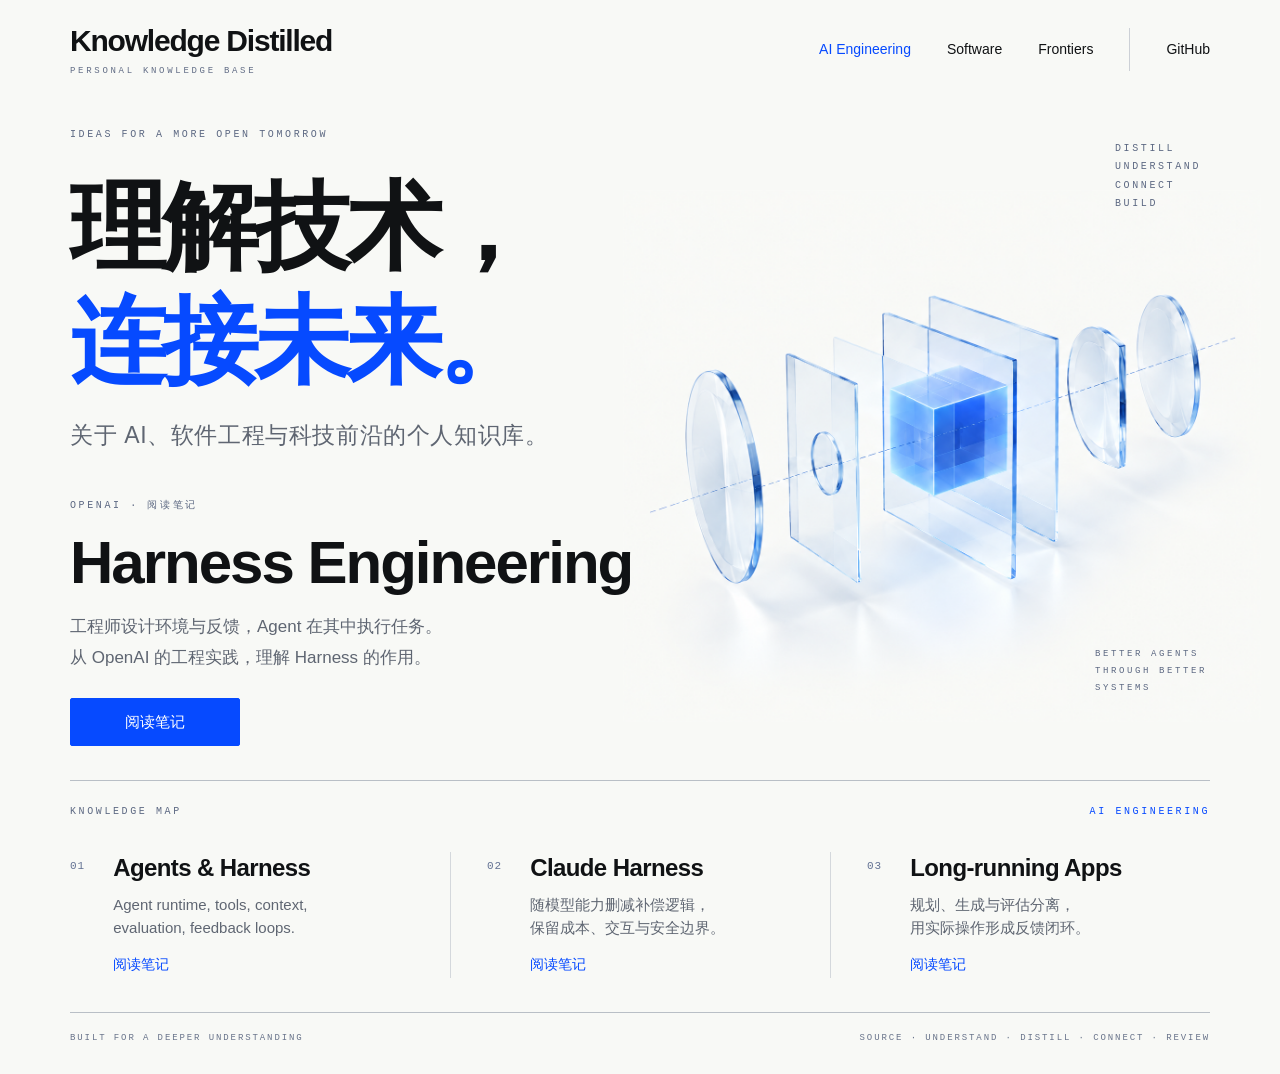
==== index.html @ ccfb9e34 "knowledge: add long-running apps note and contextual terminology workflow" ====
<!doctype html>
<html lang="zh-CN">
<head>
  <meta charset="utf-8">
  <meta name="viewport" content="width=device-width,initial-scale=1">
  <meta name="description" content="关于 AI、软件工程与科技前沿的个人知识库。将长文提炼为可复用的思维模型。">
  <title>Knowledge Distilled · 理解技术，连接未来</title>
  <link rel="stylesheet" href="./assets/css/style.css?v=2">
  <script src="./assets/js/home.js" defer></script>
</head>
<body>
  <a class="skip-link" href="#main">跳至内容</a>
  <div class="container">
    <header class="site-header">
      <a class="brand" href="./" aria-label="Knowledge Distilled 首页">Knowledge Distilled<span>Personal Knowledge Base</span></a>
      <nav class="site-nav" aria-label="知识领域">
        <a href="#knowledge-map" data-category="ai" aria-current="true">AI Engineering</a>
        <a href="#knowledge-map" data-category="software">Software</a>
        <a href="#knowledge-map" data-category="frontiers">Frontiers</a>
        <a class="github-link" href="https://github.com/tercel53/knowledge-distilled" target="_blank" rel="noreferrer">GitHub</a>
      </nav>
    </header>
    <main id="main">
      <section class="home-hero" aria-labelledby="hero-title">
        <div class="hero-copy">
          <div class="eyebrow">Ideas for a more open tomorrow</div>
          <h1 id="hero-title">理解技术，<br><span>连接未来。</span></h1>
          <p class="hero-subtitle">关于 AI、软件工程与科技前沿的个人知识库。</p>
          <article class="featured">
            <div class="eyebrow">OpenAI · 阅读笔记</div>
            <h2>Harness Engineering</h2>
            <p>工程师设计环境与反馈，Agent 在其中执行任务。<br class="desktop-break">从 OpenAI 的工程实践，理解 Harness 的作用。</p>
            <a class="button" href="./ai/agents/openai/harness-engineering/">阅读笔记</a>
          </article>
        </div>
        <figure class="hero-art">
          <div class="art-process eyebrow">Distill<br>Understand<br>Connect<br>Build</div>
          <img src="./assets/images/harness-optics.png" alt="透明光学板围绕蓝色核心展开，呈现模型与运行环境之间的关系" width="1200" height="1000" fetchpriority="high">
          <figcaption class="eyebrow">Better agents<br>through better systems</figcaption>
        </figure>
      </section>
      <section class="knowledge-map" id="knowledge-map" aria-labelledby="map-heading">
        <div class="section-heading"><h2 class="eyebrow" id="map-heading">Knowledge Map</h2><span class="eyebrow" id="category-label">AI Engineering</span></div>
        <div class="topic-grid" id="topics-ai">
          <article class="topic"><span class="topic-number">01</span><div><h3>Agents &amp; Harness</h3><p>Agent runtime, tools, context,<br>evaluation, feedback loops.</p><a href="./ai/agents/openai/harness-engineering/">阅读笔记</a></div></article>
          <article class="topic"><span class="topic-number">02</span><div><h3>Claude Harness</h3><p>随模型能力删减补偿逻辑，<br>保留成本、交互与安全边界。</p><a href="./ai/agents/anthropic/harnessing-claudes-intelligence/">阅读笔记</a></div></article>
          <article class="topic"><span class="topic-number">03</span><div><h3>Long-running Apps</h3><p>规划、生成与评估分离，<br>用实际操作形成反馈闭环。</p><a href="./ai/agents/anthropic/harness-design-long-running-apps/">阅读笔记</a></div></article>
        </div>
        <div class="empty-state" id="topics-empty" hidden aria-live="polite"><h3 id="empty-title"></h3><p>这个领域的笔记正在酝酿中。先从 AI Engineering 开始探索。</p><button type="button" data-category="ai">浏览 AI 笔记</button></div>
      </section>
    </main>
    <footer class="site-footer"><span>Built for a deeper understanding</span><span>Source · Understand · Distill · Connect · Review</span></footer>
  </div>
</body>
</html>
---- assets/css/style.css ----
:root{--bg:#f8f9f6;--text:#101214;--muted:#5f6672;--accent:#064aff;--border:#b9bfc6;--soft:#eef2f8;--mono:ui-monospace,SFMono-Regular,Consolas,monospace}
*{box-sizing:border-box}html{scroll-behavior:smooth;scroll-padding-top:28px}body{margin:0;background:var(--bg);color:var(--text);font-family:Inter,-apple-system,BlinkMacSystemFont,"Segoe UI","PingFang SC","Microsoft YaHei",sans-serif;line-height:1.65}a{color:inherit;text-decoration:none}button{font:inherit}a,button{-webkit-tap-highlight-color:transparent}a:focus-visible,button:focus-visible{outline:3px solid var(--accent);outline-offset:6px}a:hover{color:var(--accent)}[hidden]{display:none!important}.container{width:min(1300px,calc(100% - 112px));margin:auto}.skip-link{position:absolute;left:20px;top:-80px;padding:8px 16px;background:var(--text);color:white;z-index:10}.skip-link:focus{top:10px}.site-header{display:flex;align-items:center;justify-content:space-between;gap:32px;padding:24px 0 0}.brand{font-size:30px;font-weight:750;line-height:1.15;letter-spacing:-1.2px;white-space:nowrap}.brand span{display:block;font-family:var(--mono);font-size:9px;letter-spacing:2.7px;text-transform:uppercase;font-weight:400;margin-top:7px;color:#626d86}.site-nav{display:flex;align-items:center;gap:36px;font-size:14px}.site-nav a{padding:10px 0}.site-nav [aria-current]{color:var(--accent)}.github-link{border-left:1px solid #ccd0d6;padding-left:36px!important}.eyebrow{font-family:var(--mono);font-size:10px;line-height:1.85;font-weight:400;text-transform:uppercase;letter-spacing:2.6px;color:#5c6882}.home-hero{position:relative;padding:60px 0 34px;min-height:665px}.hero-copy{position:relative;z-index:1;width:58%}.home-hero h1{font-size:clamp(58px,6.2vw,89px);font-weight:760;line-height:1.18;letter-spacing:-4px;margin:26px 0 20px}.home-hero h1 span{color:var(--accent)}.hero-subtitle{font-size:23px;letter-spacing:.6px;color:var(--muted);margin:20px 0 44px}.featured h2{font-size:clamp(34px,3.65vw,53px);line-height:1.15;letter-spacing:-2px;margin:13px 0 15px;white-space:nowrap;font-weight:740}.featured p{font-size:17px;color:var(--muted);line-height:1.8;margin:0 0 24px}.button{display:inline-flex;align-items:center;justify-content:center;min-width:170px;min-height:48px;padding:11px 27px;background:var(--accent);border:1px solid var(--accent);color:white;font-size:15px;border-radius:2px;transition:background .18s}.button:hover{color:white;background:#0038c9}.hero-art{position:absolute;width:50%;right:0;top:64px;bottom:48px;margin:0;pointer-events:none}.hero-art img{width:112%;height:90%;object-fit:contain;position:absolute;left:-3%;top:50px;mix-blend-mode:multiply}.art-process{position:absolute;right:9px;top:0;z-index:1}.hero-art figcaption{position:absolute;right:0;bottom:36px;font-size:9px;max-width:115px}.knowledge-map{border-top:1px solid var(--border);padding:22px 0 34px;scroll-margin-top:24px}.section-heading{display:flex;align-items:center;justify-content:space-between;gap:20px;margin:0 0 30px}.section-heading h2{margin:0}.section-heading>span{color:var(--accent)}.topic-grid{display:grid;grid-template-columns:repeat(3,1fr)}.topic{display:flex;gap:28px;padding:0 30px 0 0}.topic+.topic{border-left:1px solid #d4d8dc;padding-left:36px}.topic-number{font-family:var(--mono);font-size:11px;letter-spacing:1px;color:#637293;padding-top:5px}.topic h3{font-size:23px;line-height:1.35;letter-spacing:-.6px;margin:0 0 10px;white-space:nowrap}.topic p{font-size:15px;color:var(--muted);line-height:1.5;margin:0 0 12px}.topic a{font-size:14px;color:var(--accent)}.topic a:hover{text-decoration:underline}.pending{font-size:11px;color:#777f88}.site-footer{border-top:1px solid var(--border);display:flex;justify-content:space-between;gap:25px;padding:17px 0 28px;font:9px/1.8 var(--mono);text-transform:uppercase;letter-spacing:1.9px;color:#68738a}.empty-state{padding:6px 0 30px;min-height:140px}.empty-state h3{font-size:24px;margin:0}.empty-state p{color:var(--muted)}.empty-state button{background:none;border:0;padding:0;color:var(--accent);cursor:pointer}
/* Shared reading layout */
.article-header{padding:65px 0 42px;border-bottom:1px solid var(--border)}.breadcrumb{font-size:12px;color:var(--muted);margin-bottom:28px}.breadcrumb a{color:var(--accent)}.article-header h1{font-size:clamp(38px,5.7vw,76px);letter-spacing:-3px;line-height:1.15;margin:18px 0}.article-header .subtitle{font-size:19px;color:var(--muted);max-width:720px}.reading-layout{display:grid;grid-template-columns:200px minmax(0,780px);gap:70px;padding:44px 0 70px}.contents{position:sticky;top:30px;align-self:start}.contents .eyebrow{margin-bottom:20px}.contents a{display:block;font-size:12px;color:var(--muted);padding:6px 0}.contents a:hover{color:var(--accent)}.reading-main{min-width:0}.section{padding:0 0 34px;margin-bottom:32px;border-bottom:1px solid #d7dbe0;scroll-margin-top:30px}.section:last-child{border:0;margin:0}.section h2{font-size:27px;letter-spacing:-.65px;line-height:1.3;margin:15px 0}.section p,.section li{font-size:16px;color:#4e5865;line-height:1.85}.section ul{padding-left:20px}.section li{padding-bottom:8px}.section .takeaway{font-size:27px;line-height:1.55;color:var(--text);letter-spacing:-.4px}.section .eyebrow{color:var(--accent)}.diagram{overflow:auto;padding:24px;background:var(--soft);font:14px/1.7 var(--mono);white-space:pre;color:#2e4568;border-left:2px solid var(--accent)}.tag{display:inline-block;font:11px/1.5 var(--mono);background:var(--soft);padding:5px 10px;margin:5px 5px 0 0;color:#4e6385}.section a{color:var(--accent);text-decoration:underline;overflow-wrap:anywhere}.note-status{font-size:12px;color:#637293}.article-footer{margin-top:0}.back-link{color:var(--accent);font-size:13px}.article-header .hero{background:none}
@media(min-width:1500px){.home-hero{min-height:685px}}
@media(max-width:1150px){.container{width:calc(100% - 64px)}.site-nav{gap:22px}.hero-subtitle{font-size:19px}.topic{gap:16px}.topic+.topic{padding-left:22px}.topic h3{font-size:19px}.featured p{font-size:15px}.home-hero{min-height:610px}.reading-layout{gap:40px;grid-template-columns:170px minmax(0,1fr)}}
@media(max-width:800px){.container{width:calc(100% - 40px)}.site-header{align-items:flex-start;flex-direction:column;gap:18px}.brand{font-size:27px}.site-nav{gap:25px;width:100%;font-size:12px}.github-link{margin-left:auto;padding-left:18px!important}.home-hero{padding-top:35px;min-height:0}.hero-copy{width:100%}.home-hero h1{font-size:64px;letter-spacing:-3px}.hero-subtitle{font-size:18px;max-width:95%;margin-bottom:30px}.hero-art{position:relative;height:330px;width:100%;top:auto;bottom:auto;margin:20px 0 0}.hero-art img{width:100%;height:100%;top:0;left:0}.art-process{top:20px}.hero-art figcaption{bottom:15px}.featured h2{font-size:38px;white-space:normal}.topic-grid{grid-template-columns:1fr}.topic{padding:20px 0!important;gap:22px}.topic+.topic{border-left:0;border-top:1px solid #d4d8dc}.topic h3{font-size:22px}.section-heading{margin-bottom:6px}.site-footer{flex-direction:column;gap:8px}.reading-layout{display:block;padding-top:24px}.contents{position:static;display:flex;flex-wrap:wrap;gap:5px 18px;border-bottom:1px solid var(--border);padding-bottom:20px;margin-bottom:30px}.contents .eyebrow{width:100%;margin-bottom:6px}.contents a{font-size:12px}.article-header{padding-top:35px}.article-header h1{letter-spacing:-1.5px}.section .takeaway{font-size:23px}}
@media(max-width:400px){.site-nav{gap:16px;font-size:11px}.home-hero h1{font-size:55px}.featured h2{font-size:32px}.github-link{padding-left:12px!important}.desktop-break{display:none}}
@media(prefers-reduced-motion:reduce){html{scroll-behavior:auto}*{transition:none!important}}
@media(min-width:1151px){.container{width:calc(100% - 140px);max-width:1344px}.home-hero h1{font-size:96px}.featured h2{font-size:60px}.home-hero{padding-top:50px}.hero-subtitle{margin-bottom:42px}.topic h3{font-size:24px}}
.hero-art img{mix-blend-mode:normal}
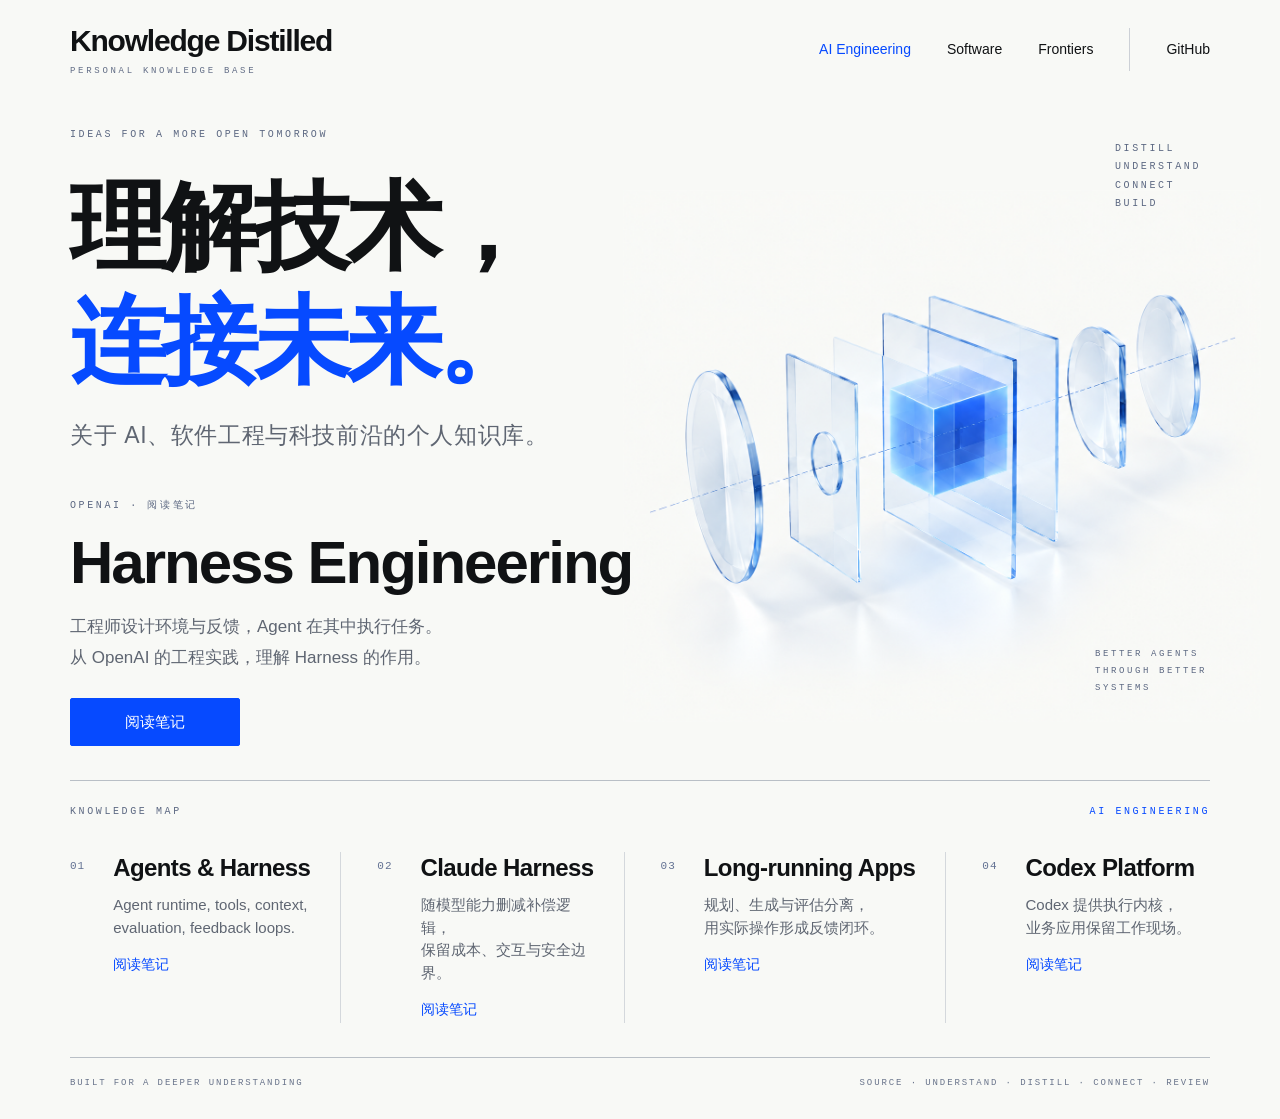
==== commit 7d14be18: "knowledge: distill Codex platform article and harden workflow" ====
--- a/index.html
+++ b/index.html
@@ -45,6 +45,7 @@
           <article class="topic"><span class="topic-number">01</span><div><h3>Agents &amp; Harness</h3><p>Agent runtime, tools, context,<br>evaluation, feedback loops.</p><a href="./ai/agents/openai/harness-engineering/">阅读笔记</a></div></article>
           <article class="topic"><span class="topic-number">02</span><div><h3>Claude Harness</h3><p>随模型能力删减补偿逻辑，<br>保留成本、交互与安全边界。</p><a href="./ai/agents/anthropic/harnessing-claudes-intelligence/">阅读笔记</a></div></article>
           <article class="topic"><span class="topic-number">03</span><div><h3>Long-running Apps</h3><p>规划、生成与评估分离，<br>用实际操作形成反馈闭环。</p><a href="./ai/agents/anthropic/harness-design-long-running-apps/">阅读笔记</a></div></article>
+          <article class="topic"><span class="topic-number">04</span><div><h3>Codex Platform</h3><p>Codex 提供执行内核，<br>业务应用保留工作现场。</p><a href="./ai/agents/openai/codex-as-a-platform/">阅读笔记</a></div></article>
         </div>
         <div class="empty-state" id="topics-empty" hidden aria-live="polite"><h3 id="empty-title"></h3><p>这个领域的笔记正在酝酿中。先从 AI Engineering 开始探索。</p><button type="button" data-category="ai">浏览 AI 笔记</button></div>
       </section>
--- a/assets/css/style.css
+++ b/assets/css/style.css
@@ -1,5 +1,5 @@
 :root{--bg:#f8f9f6;--text:#101214;--muted:#5f6672;--accent:#064aff;--border:#b9bfc6;--soft:#eef2f8;--mono:ui-monospace,SFMono-Regular,Consolas,monospace}
-*{box-sizing:border-box}html{scroll-behavior:smooth;scroll-padding-top:28px}body{margin:0;background:var(--bg);color:var(--text);font-family:Inter,-apple-system,BlinkMacSystemFont,"Segoe UI","PingFang SC","Microsoft YaHei",sans-serif;line-height:1.65}a{color:inherit;text-decoration:none}button{font:inherit}a,button{-webkit-tap-highlight-color:transparent}a:focus-visible,button:focus-visible{outline:3px solid var(--accent);outline-offset:6px}a:hover{color:var(--accent)}[hidden]{display:none!important}.container{width:min(1300px,calc(100% - 112px));margin:auto}.skip-link{position:absolute;left:20px;top:-80px;padding:8px 16px;background:var(--text);color:white;z-index:10}.skip-link:focus{top:10px}.site-header{display:flex;align-items:center;justify-content:space-between;gap:32px;padding:24px 0 0}.brand{font-size:30px;font-weight:750;line-height:1.15;letter-spacing:-1.2px;white-space:nowrap}.brand span{display:block;font-family:var(--mono);font-size:9px;letter-spacing:2.7px;text-transform:uppercase;font-weight:400;margin-top:7px;color:#626d86}.site-nav{display:flex;align-items:center;gap:36px;font-size:14px}.site-nav a{padding:10px 0}.site-nav [aria-current]{color:var(--accent)}.github-link{border-left:1px solid #ccd0d6;padding-left:36px!important}.eyebrow{font-family:var(--mono);font-size:10px;line-height:1.85;font-weight:400;text-transform:uppercase;letter-spacing:2.6px;color:#5c6882}.home-hero{position:relative;padding:60px 0 34px;min-height:665px}.hero-copy{position:relative;z-index:1;width:58%}.home-hero h1{font-size:clamp(58px,6.2vw,89px);font-weight:760;line-height:1.18;letter-spacing:-4px;margin:26px 0 20px}.home-hero h1 span{color:var(--accent)}.hero-subtitle{font-size:23px;letter-spacing:.6px;color:var(--muted);margin:20px 0 44px}.featured h2{font-size:clamp(34px,3.65vw,53px);line-height:1.15;letter-spacing:-2px;margin:13px 0 15px;white-space:nowrap;font-weight:740}.featured p{font-size:17px;color:var(--muted);line-height:1.8;margin:0 0 24px}.button{display:inline-flex;align-items:center;justify-content:center;min-width:170px;min-height:48px;padding:11px 27px;background:var(--accent);border:1px solid var(--accent);color:white;font-size:15px;border-radius:2px;transition:background .18s}.button:hover{color:white;background:#0038c9}.hero-art{position:absolute;width:50%;right:0;top:64px;bottom:48px;margin:0;pointer-events:none}.hero-art img{width:112%;height:90%;object-fit:contain;position:absolute;left:-3%;top:50px;mix-blend-mode:multiply}.art-process{position:absolute;right:9px;top:0;z-index:1}.hero-art figcaption{position:absolute;right:0;bottom:36px;font-size:9px;max-width:115px}.knowledge-map{border-top:1px solid var(--border);padding:22px 0 34px;scroll-margin-top:24px}.section-heading{display:flex;align-items:center;justify-content:space-between;gap:20px;margin:0 0 30px}.section-heading h2{margin:0}.section-heading>span{color:var(--accent)}.topic-grid{display:grid;grid-template-columns:repeat(3,1fr)}.topic{display:flex;gap:28px;padding:0 30px 0 0}.topic+.topic{border-left:1px solid #d4d8dc;padding-left:36px}.topic-number{font-family:var(--mono);font-size:11px;letter-spacing:1px;color:#637293;padding-top:5px}.topic h3{font-size:23px;line-height:1.35;letter-spacing:-.6px;margin:0 0 10px;white-space:nowrap}.topic p{font-size:15px;color:var(--muted);line-height:1.5;margin:0 0 12px}.topic a{font-size:14px;color:var(--accent)}.topic a:hover{text-decoration:underline}.pending{font-size:11px;color:#777f88}.site-footer{border-top:1px solid var(--border);display:flex;justify-content:space-between;gap:25px;padding:17px 0 28px;font:9px/1.8 var(--mono);text-transform:uppercase;letter-spacing:1.9px;color:#68738a}.empty-state{padding:6px 0 30px;min-height:140px}.empty-state h3{font-size:24px;margin:0}.empty-state p{color:var(--muted)}.empty-state button{background:none;border:0;padding:0;color:var(--accent);cursor:pointer}
+*{box-sizing:border-box}html{scroll-behavior:smooth;scroll-padding-top:28px}body{margin:0;background:var(--bg);color:var(--text);font-family:Inter,-apple-system,BlinkMacSystemFont,"Segoe UI","PingFang SC","Microsoft YaHei",sans-serif;line-height:1.65}a{color:inherit;text-decoration:none}button{font:inherit}a,button{-webkit-tap-highlight-color:transparent}a:focus-visible,button:focus-visible{outline:3px solid var(--accent);outline-offset:6px}a:hover{color:var(--accent)}[hidden]{display:none!important}.container{width:min(1300px,calc(100% - 112px));margin:auto}.skip-link{position:absolute;left:20px;top:-80px;padding:8px 16px;background:var(--text);color:white;z-index:10}.skip-link:focus{top:10px}.site-header{display:flex;align-items:center;justify-content:space-between;gap:32px;padding:24px 0 0}.brand{font-size:30px;font-weight:750;line-height:1.15;letter-spacing:-1.2px;white-space:nowrap}.brand span{display:block;font-family:var(--mono);font-size:9px;letter-spacing:2.7px;text-transform:uppercase;font-weight:400;margin-top:7px;color:#626d86}.site-nav{display:flex;align-items:center;gap:36px;font-size:14px}.site-nav a{padding:10px 0}.site-nav [aria-current]{color:var(--accent)}.github-link{border-left:1px solid #ccd0d6;padding-left:36px!important}.eyebrow{font-family:var(--mono);font-size:10px;line-height:1.85;font-weight:400;text-transform:uppercase;letter-spacing:2.6px;color:#5c6882}.home-hero{position:relative;padding:60px 0 34px;min-height:665px}.hero-copy{position:relative;z-index:1;width:58%}.home-hero h1{font-size:clamp(58px,6.2vw,89px);font-weight:760;line-height:1.18;letter-spacing:-4px;margin:26px 0 20px}.home-hero h1 span{color:var(--accent)}.hero-subtitle{font-size:23px;letter-spacing:.6px;color:var(--muted);margin:20px 0 44px}.featured h2{font-size:clamp(34px,3.65vw,53px);line-height:1.15;letter-spacing:-2px;margin:13px 0 15px;white-space:nowrap;font-weight:740}.featured p{font-size:17px;color:var(--muted);line-height:1.8;margin:0 0 24px}.button{display:inline-flex;align-items:center;justify-content:center;min-width:170px;min-height:48px;padding:11px 27px;background:var(--accent);border:1px solid var(--accent);color:white;font-size:15px;border-radius:2px;transition:background .18s}.button:hover{color:white;background:#0038c9}.hero-art{position:absolute;width:50%;right:0;top:64px;bottom:48px;margin:0;pointer-events:none}.hero-art img{width:112%;height:90%;object-fit:contain;position:absolute;left:-3%;top:50px;mix-blend-mode:multiply}.art-process{position:absolute;right:9px;top:0;z-index:1}.hero-art figcaption{position:absolute;right:0;bottom:36px;font-size:9px;max-width:115px}.knowledge-map{border-top:1px solid var(--border);padding:22px 0 34px;scroll-margin-top:24px}.section-heading{display:flex;align-items:center;justify-content:space-between;gap:20px;margin:0 0 30px}.section-heading h2{margin:0}.section-heading>span{color:var(--accent)}.topic-grid{display:grid;grid-template-columns:repeat(4,1fr)}.topic{display:flex;gap:28px;padding:0 30px 0 0}.topic+.topic{border-left:1px solid #d4d8dc;padding-left:36px}.topic-number{font-family:var(--mono);font-size:11px;letter-spacing:1px;color:#637293;padding-top:5px}.topic h3{font-size:23px;line-height:1.35;letter-spacing:-.6px;margin:0 0 10px;white-space:nowrap}.topic p{font-size:15px;color:var(--muted);line-height:1.5;margin:0 0 12px}.topic a{font-size:14px;color:var(--accent)}.topic a:hover{text-decoration:underline}.pending{font-size:11px;color:#777f88}.site-footer{border-top:1px solid var(--border);display:flex;justify-content:space-between;gap:25px;padding:17px 0 28px;font:9px/1.8 var(--mono);text-transform:uppercase;letter-spacing:1.9px;color:#68738a}.empty-state{padding:6px 0 30px;min-height:140px}.empty-state h3{font-size:24px;margin:0}.empty-state p{color:var(--muted)}.empty-state button{background:none;border:0;padding:0;color:var(--accent);cursor:pointer}
 /* Shared reading layout */
 .article-header{padding:65px 0 42px;border-bottom:1px solid var(--border)}.breadcrumb{font-size:12px;color:var(--muted);margin-bottom:28px}.breadcrumb a{color:var(--accent)}.article-header h1{font-size:clamp(38px,5.7vw,76px);letter-spacing:-3px;line-height:1.15;margin:18px 0}.article-header .subtitle{font-size:19px;color:var(--muted);max-width:720px}.reading-layout{display:grid;grid-template-columns:200px minmax(0,780px);gap:70px;padding:44px 0 70px}.contents{position:sticky;top:30px;align-self:start}.contents .eyebrow{margin-bottom:20px}.contents a{display:block;font-size:12px;color:var(--muted);padding:6px 0}.contents a:hover{color:var(--accent)}.reading-main{min-width:0}.section{padding:0 0 34px;margin-bottom:32px;border-bottom:1px solid #d7dbe0;scroll-margin-top:30px}.section:last-child{border:0;margin:0}.section h2{font-size:27px;letter-spacing:-.65px;line-height:1.3;margin:15px 0}.section p,.section li{font-size:16px;color:#4e5865;line-height:1.85}.section ul{padding-left:20px}.section li{padding-bottom:8px}.section .takeaway{font-size:27px;line-height:1.55;color:var(--text);letter-spacing:-.4px}.section .eyebrow{color:var(--accent)}.diagram{overflow:auto;padding:24px;background:var(--soft);font:14px/1.7 var(--mono);white-space:pre;color:#2e4568;border-left:2px solid var(--accent)}.tag{display:inline-block;font:11px/1.5 var(--mono);background:var(--soft);padding:5px 10px;margin:5px 5px 0 0;color:#4e6385}.section a{color:var(--accent);text-decoration:underline;overflow-wrap:anywhere}.note-status{font-size:12px;color:#637293}.article-footer{margin-top:0}.back-link{color:var(--accent);font-size:13px}.article-header .hero{background:none}
 @media(min-width:1500px){.home-hero{min-height:685px}}
@@ -9,3 +9,4 @@
 @media(prefers-reduced-motion:reduce){html{scroll-behavior:auto}*{transition:none!important}}
 @media(min-width:1151px){.container{width:calc(100% - 140px);max-width:1344px}.home-hero h1{font-size:96px}.featured h2{font-size:60px}.home-hero{padding-top:50px}.hero-subtitle{margin-bottom:42px}.topic h3{font-size:24px}}
 .hero-art img{mix-blend-mode:normal}
+@media(max-width:1150px) and (min-width:801px){.topic-grid{grid-template-columns:repeat(2,1fr);gap:28px 0}.topic:nth-child(3){border-left:0;padding-left:0}}
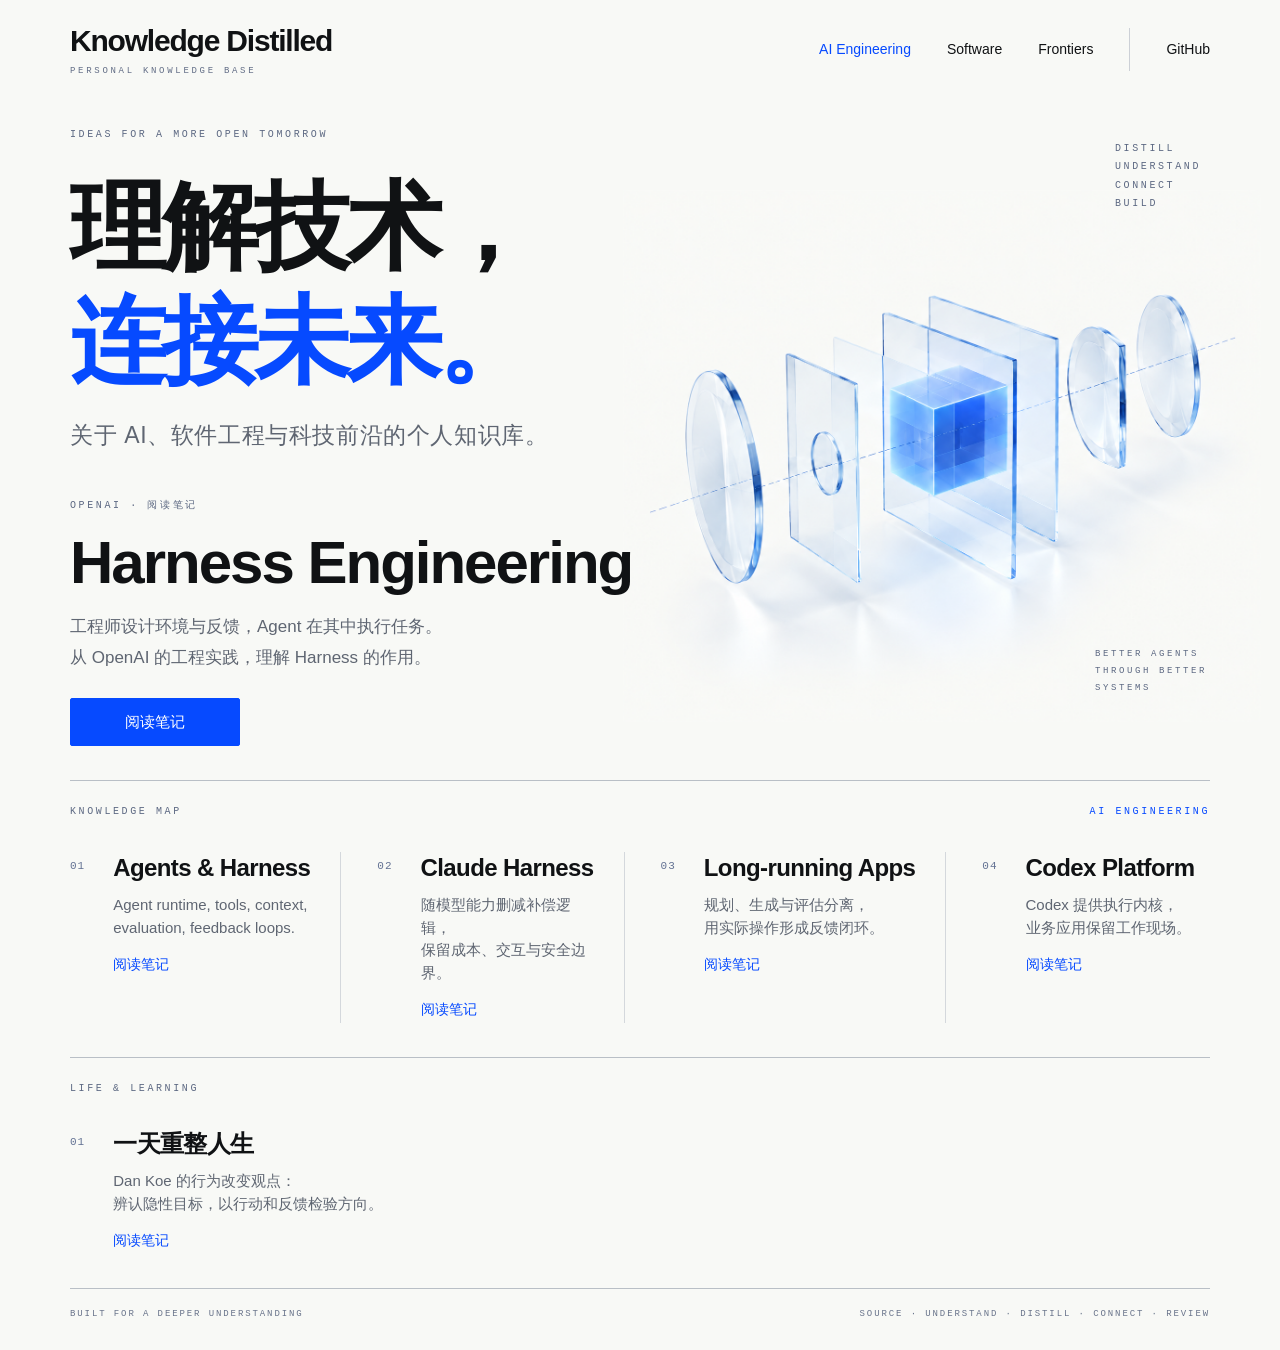
==== commit c54cd30d: "feat: add visual life-reset note and independent reader evaluation" ====
--- a/index.html
+++ b/index.html
@@ -49,6 +49,10 @@
         </div>
         <div class="empty-state" id="topics-empty" hidden aria-live="polite"><h3 id="empty-title"></h3><p>这个领域的笔记正在酝酿中。先从 AI Engineering 开始探索。</p><button type="button" data-category="ai">浏览 AI 笔记</button></div>
       </section>
+      <section class="knowledge-map" aria-labelledby="life-heading">
+        <div class="section-heading"><h2 class="eyebrow" id="life-heading">Life &amp; Learning</h2></div>
+        <article class="topic"><span class="topic-number">01</span><div><h3>一天重整人生</h3><p>Dan Koe 的行为改变观点：<br>辨认隐性目标，以行动和反馈检验方向。</p><a href="./life/behavior-change/fix-your-life-in-one-day/">阅读笔记</a></div></article>
+      </section>
     </main>
     <footer class="site-footer"><span>Built for a deeper understanding</span><span>Source · Understand · Distill · Connect · Review</span></footer>
   </div>
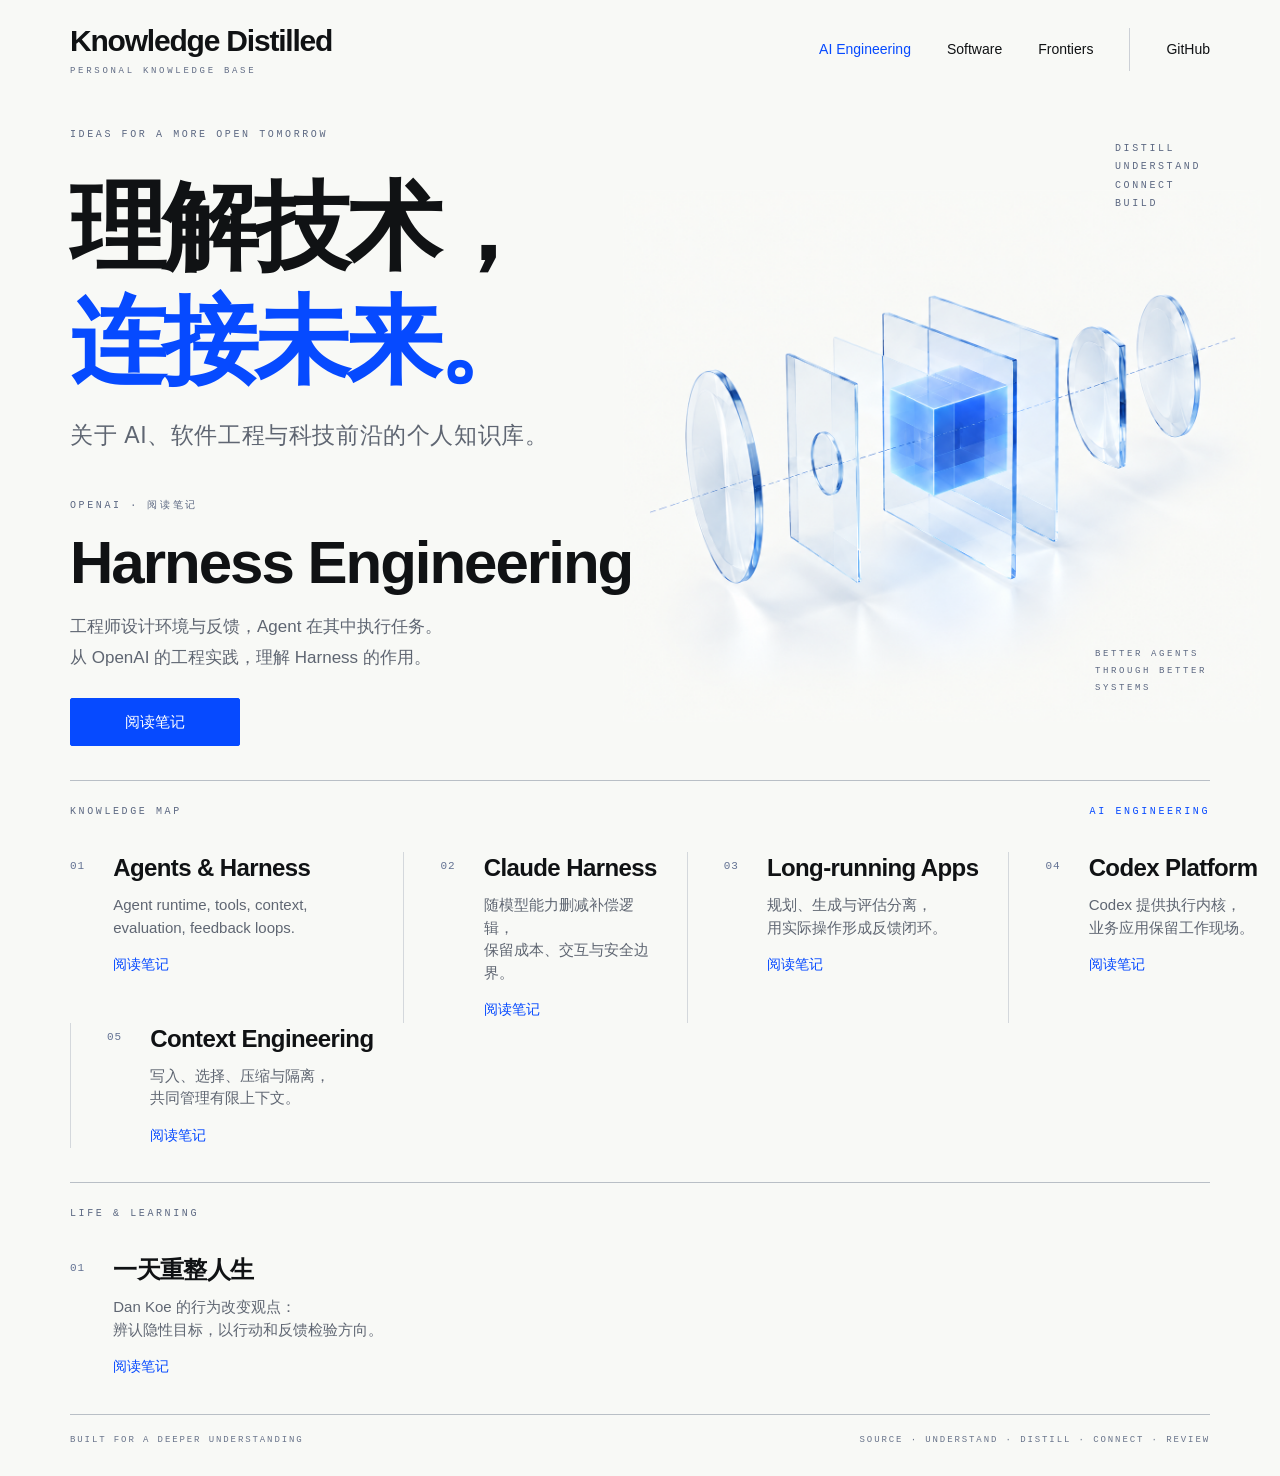
==== commit 9663977e: "distill Codex context engineering article" ====
--- a/index.html
+++ b/index.html
@@ -46,6 +46,7 @@
           <article class="topic"><span class="topic-number">02</span><div><h3>Claude Harness</h3><p>随模型能力删减补偿逻辑，<br>保留成本、交互与安全边界。</p><a href="./ai/agents/anthropic/harnessing-claudes-intelligence/">阅读笔记</a></div></article>
           <article class="topic"><span class="topic-number">03</span><div><h3>Long-running Apps</h3><p>规划、生成与评估分离，<br>用实际操作形成反馈闭环。</p><a href="./ai/agents/anthropic/harness-design-long-running-apps/">阅读笔记</a></div></article>
           <article class="topic"><span class="topic-number">04</span><div><h3>Codex Platform</h3><p>Codex 提供执行内核，<br>业务应用保留工作现场。</p><a href="./ai/agents/openai/codex-as-a-platform/">阅读笔记</a></div></article>
+          <article class="topic"><span class="topic-number">05</span><div><h3>Context Engineering</h3><p>写入、选择、压缩与隔离，<br>共同管理有限上下文。</p><a href="./ai/agents/openai/context-engineering-codex-cli/">阅读笔记</a></div></article>
         </div>
         <div class="empty-state" id="topics-empty" hidden aria-live="polite"><h3 id="empty-title"></h3><p>这个领域的笔记正在酝酿中。先从 AI Engineering 开始探索。</p><button type="button" data-category="ai">浏览 AI 笔记</button></div>
       </section>
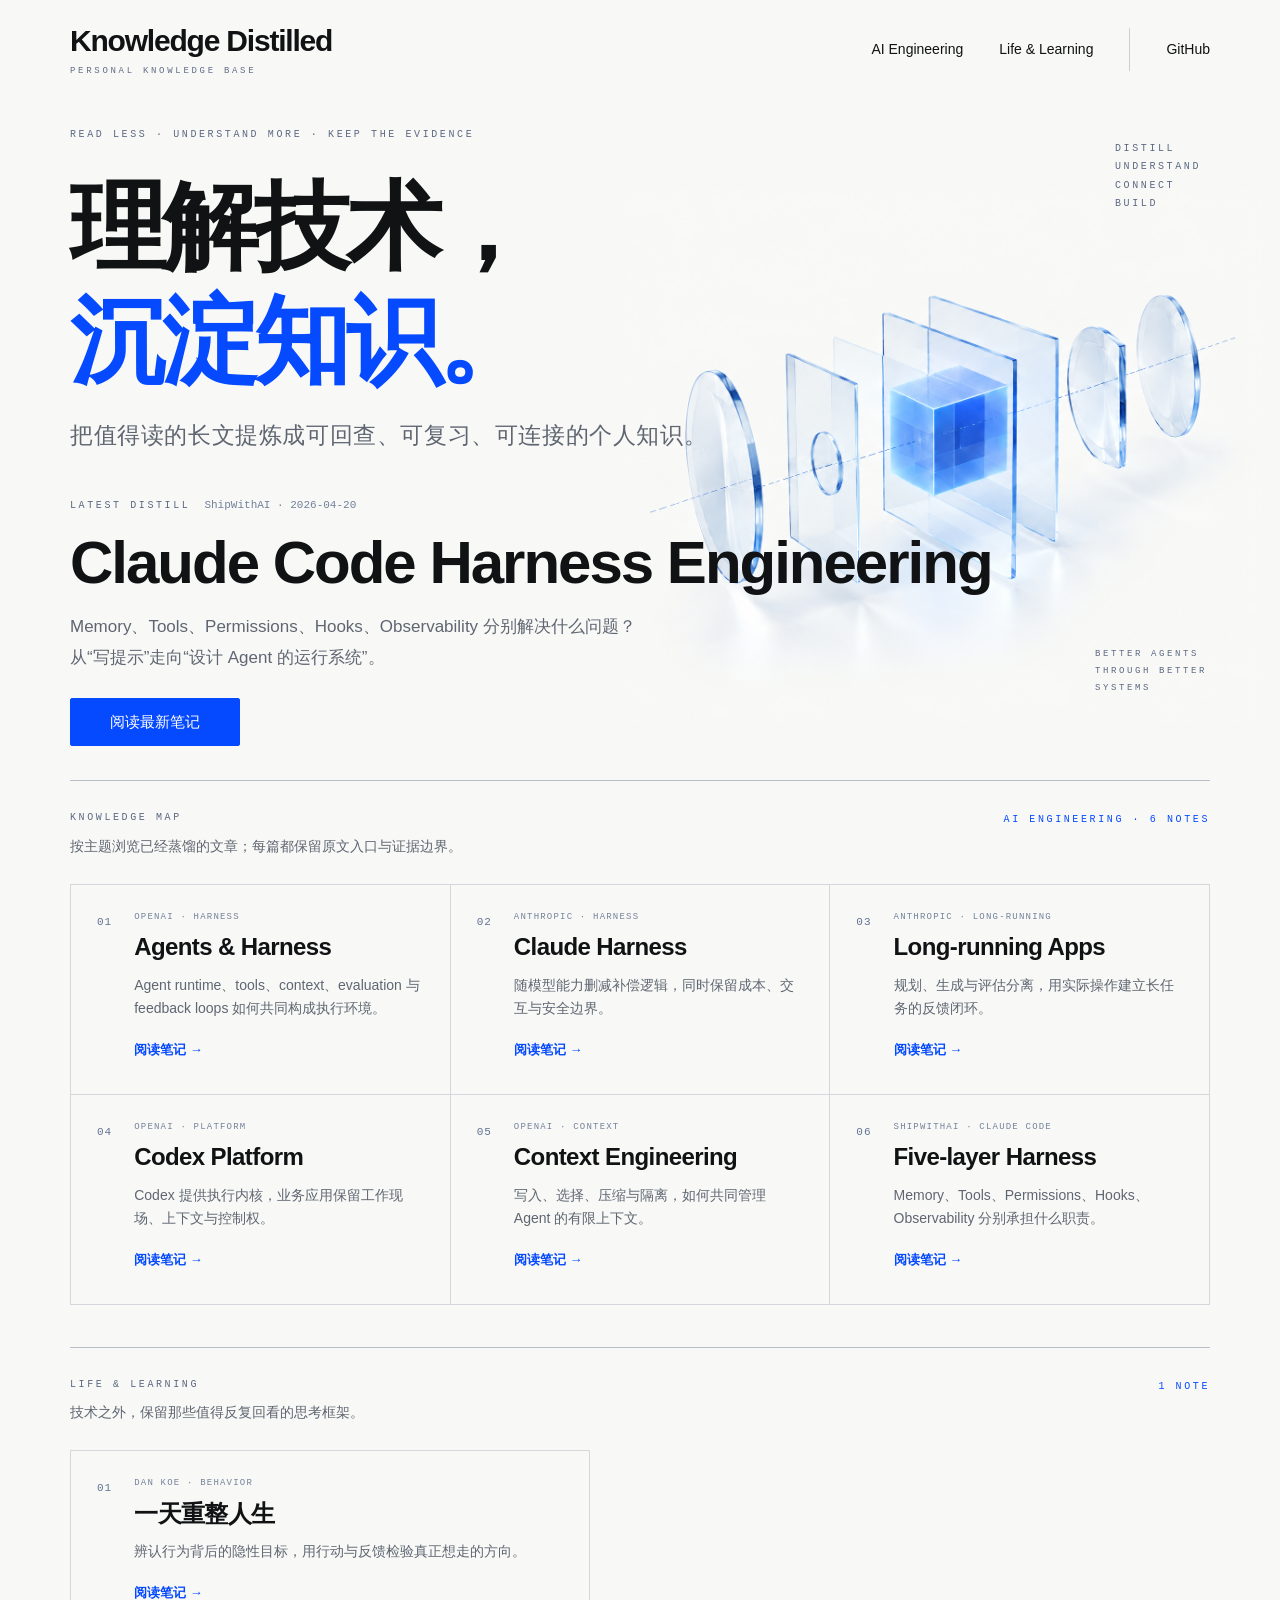
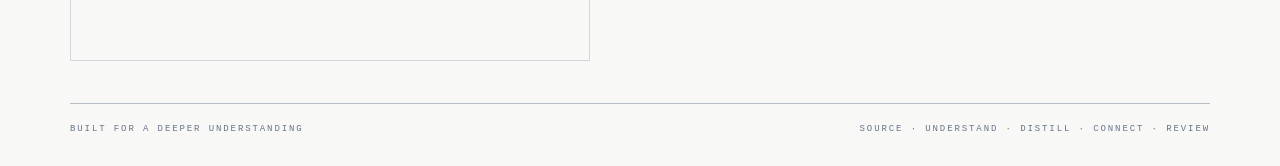
==== commit 15e2b3a2: "improve homepage knowledge navigation" ====
--- a/index.html
+++ b/index.html
@@ -3,10 +3,9 @@
 <head>
   <meta charset="utf-8">
   <meta name="viewport" content="width=device-width,initial-scale=1">
-  <meta name="description" content="关于 AI、软件工程与科技前沿的个人知识库。将长文提炼为可复用的思维模型。">
-  <title>Knowledge Distilled · 理解技术，连接未来</title>
-  <link rel="stylesheet" href="./assets/css/style.css?v=2">
-  <script src="./assets/js/home.js" defer></script>
+  <meta name="description" content="把 AI、软件工程与学习类长文提炼成可回查、可复习、可连接的个人知识。">
+  <title>Knowledge Distilled · 理解技术，沉淀知识</title>
+  <link rel="stylesheet" href="./assets/css/style.css?v=3">
 </head>
 <body>
   <a class="skip-link" href="#main">跳至内容</a>
@@ -14,23 +13,22 @@
     <header class="site-header">
       <a class="brand" href="./" aria-label="Knowledge Distilled 首页">Knowledge Distilled<span>Personal Knowledge Base</span></a>
       <nav class="site-nav" aria-label="知识领域">
-        <a href="#knowledge-map" data-category="ai" aria-current="true">AI Engineering</a>
-        <a href="#knowledge-map" data-category="software">Software</a>
-        <a href="#knowledge-map" data-category="frontiers">Frontiers</a>
+        <a href="#knowledge-map">AI Engineering</a>
+        <a href="#life-learning">Life &amp; Learning</a>
         <a class="github-link" href="https://github.com/tercel53/knowledge-distilled" target="_blank" rel="noreferrer">GitHub</a>
       </nav>
     </header>
     <main id="main">
       <section class="home-hero" aria-labelledby="hero-title">
         <div class="hero-copy">
-          <div class="eyebrow">Ideas for a more open tomorrow</div>
-          <h1 id="hero-title">理解技术，<br><span>连接未来。</span></h1>
-          <p class="hero-subtitle">关于 AI、软件工程与科技前沿的个人知识库。</p>
+          <div class="eyebrow">Read less · Understand more · Keep the evidence</div>
+          <h1 id="hero-title">理解技术，<br><span>沉淀知识。</span></h1>
+          <p class="hero-subtitle">把值得读的长文提炼成可回查、可复习、可连接的个人知识。</p>
           <article class="featured">
-            <div class="eyebrow">OpenAI · 阅读笔记</div>
-            <h2>Harness Engineering</h2>
-            <p>工程师设计环境与反馈，Agent 在其中执行任务。<br class="desktop-break">从 OpenAI 的工程实践，理解 Harness 的作用。</p>
-            <a class="button" href="./ai/agents/openai/harness-engineering/">阅读笔记</a>
+            <div class="featured-meta"><span class="eyebrow">Latest Distill</span><span>ShipWithAI · 2026-04-20</span></div>
+            <h2>Claude Code Harness Engineering</h2>
+            <p>Memory、Tools、Permissions、Hooks、Observability 分别解决什么问题？<br class="desktop-break">从“写提示”走向“设计 Agent 的运行系统”。</p>
+            <a class="button" href="./ai/agents/anthropic/claude-code-harness-engineering/">阅读最新笔记</a>
           </article>
         </div>
         <figure class="hero-art">
@@ -40,19 +38,21 @@
         </figure>
       </section>
       <section class="knowledge-map" id="knowledge-map" aria-labelledby="map-heading">
-        <div class="section-heading"><h2 class="eyebrow" id="map-heading">Knowledge Map</h2><span class="eyebrow" id="category-label">AI Engineering</span></div>
+        <div class="section-heading"><div><h2 class="eyebrow" id="map-heading">Knowledge Map</h2><p class="section-intro">按主题浏览已经蒸馏的文章；每篇都保留原文入口与证据边界。</p></div><span class="eyebrow" id="category-label">AI Engineering · 6 notes</span></div>
         <div class="topic-grid" id="topics-ai">
-          <article class="topic"><span class="topic-number">01</span><div><h3>Agents &amp; Harness</h3><p>Agent runtime, tools, context,<br>evaluation, feedback loops.</p><a href="./ai/agents/openai/harness-engineering/">阅读笔记</a></div></article>
-          <article class="topic"><span class="topic-number">02</span><div><h3>Claude Harness</h3><p>随模型能力删减补偿逻辑，<br>保留成本、交互与安全边界。</p><a href="./ai/agents/anthropic/harnessing-claudes-intelligence/">阅读笔记</a></div></article>
-          <article class="topic"><span class="topic-number">03</span><div><h3>Long-running Apps</h3><p>规划、生成与评估分离，<br>用实际操作形成反馈闭环。</p><a href="./ai/agents/anthropic/harness-design-long-running-apps/">阅读笔记</a></div></article>
-          <article class="topic"><span class="topic-number">04</span><div><h3>Codex Platform</h3><p>Codex 提供执行内核，<br>业务应用保留工作现场。</p><a href="./ai/agents/openai/codex-as-a-platform/">阅读笔记</a></div></article>
-          <article class="topic"><span class="topic-number">05</span><div><h3>Context Engineering</h3><p>写入、选择、压缩与隔离，<br>共同管理有限上下文。</p><a href="./ai/agents/openai/context-engineering-codex-cli/">阅读笔记</a></div></article>
+          <article class="topic"><span class="topic-number">01</span><div><span class="topic-meta">OpenAI · Harness</span><h3>Agents &amp; Harness</h3><p>Agent runtime、tools、context、evaluation 与 feedback loops 如何共同构成执行环境。</p><a href="./ai/agents/openai/harness-engineering/">阅读笔记 →</a></div></article>
+          <article class="topic"><span class="topic-number">02</span><div><span class="topic-meta">Anthropic · Harness</span><h3>Claude Harness</h3><p>随模型能力删减补偿逻辑，同时保留成本、交互与安全边界。</p><a href="./ai/agents/anthropic/harnessing-claudes-intelligence/">阅读笔记 →</a></div></article>
+          <article class="topic"><span class="topic-number">03</span><div><span class="topic-meta">Anthropic · Long-running</span><h3>Long-running Apps</h3><p>规划、生成与评估分离，用实际操作建立长任务的反馈闭环。</p><a href="./ai/agents/anthropic/harness-design-long-running-apps/">阅读笔记 →</a></div></article>
+          <article class="topic"><span class="topic-number">04</span><div><span class="topic-meta">OpenAI · Platform</span><h3>Codex Platform</h3><p>Codex 提供执行内核，业务应用保留工作现场、上下文与控制权。</p><a href="./ai/agents/openai/codex-as-a-platform/">阅读笔记 →</a></div></article>
+          <article class="topic"><span class="topic-number">05</span><div><span class="topic-meta">OpenAI · Context</span><h3>Context Engineering</h3><p>写入、选择、压缩与隔离，如何共同管理 Agent 的有限上下文。</p><a href="./ai/agents/openai/context-engineering-codex-cli/">阅读笔记 →</a></div></article>
+          <article class="topic"><span class="topic-number">06</span><div><span class="topic-meta">ShipWithAI · Claude Code</span><h3>Five-layer Harness</h3><p>Memory、Tools、Permissions、Hooks、Observability 分别承担什么职责。</p><a href="./ai/agents/anthropic/claude-code-harness-engineering/">阅读笔记 →</a></div></article>
         </div>
-        <div class="empty-state" id="topics-empty" hidden aria-live="polite"><h3 id="empty-title"></h3><p>这个领域的笔记正在酝酿中。先从 AI Engineering 开始探索。</p><button type="button" data-category="ai">浏览 AI 笔记</button></div>
       </section>
-      <section class="knowledge-map" aria-labelledby="life-heading">
-        <div class="section-heading"><h2 class="eyebrow" id="life-heading">Life &amp; Learning</h2></div>
-        <article class="topic"><span class="topic-number">01</span><div><h3>一天重整人生</h3><p>Dan Koe 的行为改变观点：<br>辨认隐性目标，以行动和反馈检验方向。</p><a href="./life/behavior-change/fix-your-life-in-one-day/">阅读笔记</a></div></article>
+      <section class="knowledge-map" id="life-learning" aria-labelledby="life-heading">
+        <div class="section-heading"><div><h2 class="eyebrow" id="life-heading">Life &amp; Learning</h2><p class="section-intro">技术之外，保留那些值得反复回看的思考框架。</p></div><span class="eyebrow">1 note</span></div>
+        <div class="topic-grid topic-grid-single">
+          <article class="topic"><span class="topic-number">01</span><div><span class="topic-meta">Dan Koe · Behavior</span><h3>一天重整人生</h3><p>辨认行为背后的隐性目标，用行动与反馈检验真正想走的方向。</p><a href="./life/behavior-change/fix-your-life-in-one-day/">阅读笔记 →</a></div></article>
+        </div>
       </section>
     </main>
     <footer class="site-footer"><span>Built for a deeper understanding</span><span>Source · Understand · Distill · Connect · Review</span></footer>
--- a/assets/css/style.css
+++ b/assets/css/style.css
@@ -1,12 +1,12 @@
 :root{--bg:#f8f9f6;--text:#101214;--muted:#5f6672;--accent:#064aff;--border:#b9bfc6;--soft:#eef2f8;--mono:ui-monospace,SFMono-Regular,Consolas,monospace}
-*{box-sizing:border-box}html{scroll-behavior:smooth;scroll-padding-top:28px}body{margin:0;background:var(--bg);color:var(--text);font-family:Inter,-apple-system,BlinkMacSystemFont,"Segoe UI","PingFang SC","Microsoft YaHei",sans-serif;line-height:1.65}a{color:inherit;text-decoration:none}button{font:inherit}a,button{-webkit-tap-highlight-color:transparent}a:focus-visible,button:focus-visible{outline:3px solid var(--accent);outline-offset:6px}a:hover{color:var(--accent)}[hidden]{display:none!important}.container{width:min(1300px,calc(100% - 112px));margin:auto}.skip-link{position:absolute;left:20px;top:-80px;padding:8px 16px;background:var(--text);color:white;z-index:10}.skip-link:focus{top:10px}.site-header{display:flex;align-items:center;justify-content:space-between;gap:32px;padding:24px 0 0}.brand{font-size:30px;font-weight:750;line-height:1.15;letter-spacing:-1.2px;white-space:nowrap}.brand span{display:block;font-family:var(--mono);font-size:9px;letter-spacing:2.7px;text-transform:uppercase;font-weight:400;margin-top:7px;color:#626d86}.site-nav{display:flex;align-items:center;gap:36px;font-size:14px}.site-nav a{padding:10px 0}.site-nav [aria-current]{color:var(--accent)}.github-link{border-left:1px solid #ccd0d6;padding-left:36px!important}.eyebrow{font-family:var(--mono);font-size:10px;line-height:1.85;font-weight:400;text-transform:uppercase;letter-spacing:2.6px;color:#5c6882}.home-hero{position:relative;padding:60px 0 34px;min-height:665px}.hero-copy{position:relative;z-index:1;width:58%}.home-hero h1{font-size:clamp(58px,6.2vw,89px);font-weight:760;line-height:1.18;letter-spacing:-4px;margin:26px 0 20px}.home-hero h1 span{color:var(--accent)}.hero-subtitle{font-size:23px;letter-spacing:.6px;color:var(--muted);margin:20px 0 44px}.featured h2{font-size:clamp(34px,3.65vw,53px);line-height:1.15;letter-spacing:-2px;margin:13px 0 15px;white-space:nowrap;font-weight:740}.featured p{font-size:17px;color:var(--muted);line-height:1.8;margin:0 0 24px}.button{display:inline-flex;align-items:center;justify-content:center;min-width:170px;min-height:48px;padding:11px 27px;background:var(--accent);border:1px solid var(--accent);color:white;font-size:15px;border-radius:2px;transition:background .18s}.button:hover{color:white;background:#0038c9}.hero-art{position:absolute;width:50%;right:0;top:64px;bottom:48px;margin:0;pointer-events:none}.hero-art img{width:112%;height:90%;object-fit:contain;position:absolute;left:-3%;top:50px;mix-blend-mode:multiply}.art-process{position:absolute;right:9px;top:0;z-index:1}.hero-art figcaption{position:absolute;right:0;bottom:36px;font-size:9px;max-width:115px}.knowledge-map{border-top:1px solid var(--border);padding:22px 0 34px;scroll-margin-top:24px}.section-heading{display:flex;align-items:center;justify-content:space-between;gap:20px;margin:0 0 30px}.section-heading h2{margin:0}.section-heading>span{color:var(--accent)}.topic-grid{display:grid;grid-template-columns:repeat(4,1fr)}.topic{display:flex;gap:28px;padding:0 30px 0 0}.topic+.topic{border-left:1px solid #d4d8dc;padding-left:36px}.topic-number{font-family:var(--mono);font-size:11px;letter-spacing:1px;color:#637293;padding-top:5px}.topic h3{font-size:23px;line-height:1.35;letter-spacing:-.6px;margin:0 0 10px;white-space:nowrap}.topic p{font-size:15px;color:var(--muted);line-height:1.5;margin:0 0 12px}.topic a{font-size:14px;color:var(--accent)}.topic a:hover{text-decoration:underline}.pending{font-size:11px;color:#777f88}.site-footer{border-top:1px solid var(--border);display:flex;justify-content:space-between;gap:25px;padding:17px 0 28px;font:9px/1.8 var(--mono);text-transform:uppercase;letter-spacing:1.9px;color:#68738a}.empty-state{padding:6px 0 30px;min-height:140px}.empty-state h3{font-size:24px;margin:0}.empty-state p{color:var(--muted)}.empty-state button{background:none;border:0;padding:0;color:var(--accent);cursor:pointer}
+*{box-sizing:border-box}html{scroll-behavior:smooth;scroll-padding-top:28px}body{margin:0;background:var(--bg);color:var(--text);font-family:Inter,-apple-system,BlinkMacSystemFont,"Segoe UI","PingFang SC","Microsoft YaHei",sans-serif;line-height:1.65}a{color:inherit;text-decoration:none}button{font:inherit}a,button{-webkit-tap-highlight-color:transparent}a:focus-visible,button:focus-visible{outline:3px solid var(--accent);outline-offset:6px}a:hover{color:var(--accent)}[hidden]{display:none!important}.container{width:min(1300px,calc(100% - 112px));margin:auto}.skip-link{position:absolute;left:20px;top:-80px;padding:8px 16px;background:var(--text);color:white;z-index:10}.skip-link:focus{top:10px}.site-header{display:flex;align-items:center;justify-content:space-between;gap:32px;padding:24px 0 0}.brand{font-size:30px;font-weight:750;line-height:1.15;letter-spacing:-1.2px;white-space:nowrap}.brand span{display:block;font-family:var(--mono);font-size:9px;letter-spacing:2.7px;text-transform:uppercase;font-weight:400;margin-top:7px;color:#626d86}.site-nav{display:flex;align-items:center;gap:36px;font-size:14px}.site-nav a{padding:10px 0}.site-nav a:hover,.site-nav a:focus-visible{color:var(--accent)}.github-link{border-left:1px solid #ccd0d6;padding-left:36px!important}.eyebrow{font-family:var(--mono);font-size:10px;line-height:1.85;font-weight:400;text-transform:uppercase;letter-spacing:2.6px;color:#5c6882}.home-hero{position:relative;padding:60px 0 34px;min-height:665px}.hero-copy{position:relative;z-index:1;width:58%}.home-hero h1{font-size:clamp(58px,6.2vw,89px);font-weight:760;line-height:1.18;letter-spacing:-4px;margin:26px 0 20px}.home-hero h1 span{color:var(--accent)}.hero-subtitle{font-size:23px;letter-spacing:.6px;color:var(--muted);margin:20px 0 44px;max-width:760px}.featured{max-width:720px}.featured-meta{display:flex;align-items:center;gap:14px;margin-bottom:8px}.featured-meta>span:last-child{font:11px/1.6 var(--mono);color:#71809a}.featured h2{font-size:clamp(34px,3.65vw,53px);line-height:1.15;letter-spacing:-2px;margin:13px 0 15px;white-space:nowrap;font-weight:740}.featured p{font-size:17px;color:var(--muted);line-height:1.8;margin:0 0 24px}.button{display:inline-flex;align-items:center;justify-content:center;min-width:170px;min-height:48px;padding:11px 27px;background:var(--accent);border:1px solid var(--accent);color:white;font-size:15px;border-radius:2px;transition:background .18s}.button:hover{color:white;background:#0038c9}.hero-art{position:absolute;width:50%;right:0;top:64px;bottom:48px;margin:0;pointer-events:none}.hero-art img{width:112%;height:90%;object-fit:contain;position:absolute;left:-3%;top:50px;mix-blend-mode:multiply}.art-process{position:absolute;right:9px;top:0;z-index:1}.hero-art figcaption{position:absolute;right:0;bottom:36px;font-size:9px;max-width:115px}.knowledge-map{border-top:1px solid var(--border);padding:28px 0 42px;scroll-margin-top:24px}.section-heading{display:flex;align-items:flex-start;justify-content:space-between;gap:28px;margin:0 0 26px}.section-heading h2{margin:0}.section-heading>span{color:var(--accent);padding-top:2px;white-space:nowrap}.section-intro{margin:7px 0 0;color:var(--muted);font-size:14px}.topic-grid{display:grid;grid-template-columns:repeat(3,minmax(0,1fr));border-top:1px solid #d4d8dc;border-left:1px solid #d4d8dc}.topic-grid-single{grid-template-columns:minmax(0,1fr);max-width:520px}.topic{display:flex;gap:22px;min-height:210px;padding:25px 26px;border-right:1px solid #d4d8dc;border-bottom:1px solid #d4d8dc;transition:background .18s}.topic+.topic{border-left:0;padding-left:26px}.topic:hover{background:#f2f5f8}.topic-number{font-family:var(--mono);font-size:11px;letter-spacing:1px;color:#637293;padding-top:3px}.topic-meta{display:block;font:9px/1.6 var(--mono);letter-spacing:1.2px;text-transform:uppercase;color:#74829b;margin-bottom:7px}.topic h3{font-size:22px;line-height:1.35;letter-spacing:-.6px;margin:0 0 10px}.topic p{font-size:14px;color:var(--muted);line-height:1.65;margin:0 0 16px}.topic a{font-size:13px;color:var(--accent);font-weight:600}.topic a:hover{text-decoration:underline}.pending{font-size:11px;color:#777f88}.site-footer{border-top:1px solid var(--border);display:flex;justify-content:space-between;gap:25px;padding:17px 0 28px;font:9px/1.8 var(--mono);text-transform:uppercase;letter-spacing:1.9px;color:#68738a}
 /* Shared reading layout */
 .article-header{padding:65px 0 42px;border-bottom:1px solid var(--border)}.breadcrumb{font-size:12px;color:var(--muted);margin-bottom:28px}.breadcrumb a{color:var(--accent)}.article-header h1{font-size:clamp(38px,5.7vw,76px);letter-spacing:-3px;line-height:1.15;margin:18px 0}.article-header .subtitle{font-size:19px;color:var(--muted);max-width:720px}.reading-layout{display:grid;grid-template-columns:200px minmax(0,780px);gap:70px;padding:44px 0 70px}.contents{position:sticky;top:30px;align-self:start}.contents .eyebrow{margin-bottom:20px}.contents a{display:block;font-size:12px;color:var(--muted);padding:6px 0}.contents a:hover{color:var(--accent)}.reading-main{min-width:0}.section{padding:0 0 34px;margin-bottom:32px;border-bottom:1px solid #d7dbe0;scroll-margin-top:30px}.section:last-child{border:0;margin:0}.section h2{font-size:27px;letter-spacing:-.65px;line-height:1.3;margin:15px 0}.section p,.section li{font-size:16px;color:#4e5865;line-height:1.85}.section ul{padding-left:20px}.section li{padding-bottom:8px}.section .takeaway{font-size:27px;line-height:1.55;color:var(--text);letter-spacing:-.4px}.section .eyebrow{color:var(--accent)}.diagram{overflow:auto;padding:24px;background:var(--soft);font:14px/1.7 var(--mono);white-space:pre;color:#2e4568;border-left:2px solid var(--accent)}.tag{display:inline-block;font:11px/1.5 var(--mono);background:var(--soft);padding:5px 10px;margin:5px 5px 0 0;color:#4e6385}.section a{color:var(--accent);text-decoration:underline;overflow-wrap:anywhere}.note-status{font-size:12px;color:#637293}.article-footer{margin-top:0}.back-link{color:var(--accent);font-size:13px}.article-header .hero{background:none}
 @media(min-width:1500px){.home-hero{min-height:685px}}
-@media(max-width:1150px){.container{width:calc(100% - 64px)}.site-nav{gap:22px}.hero-subtitle{font-size:19px}.topic{gap:16px}.topic+.topic{padding-left:22px}.topic h3{font-size:19px}.featured p{font-size:15px}.home-hero{min-height:610px}.reading-layout{gap:40px;grid-template-columns:170px minmax(0,1fr)}}
-@media(max-width:800px){.container{width:calc(100% - 40px)}.site-header{align-items:flex-start;flex-direction:column;gap:18px}.brand{font-size:27px}.site-nav{gap:25px;width:100%;font-size:12px}.github-link{margin-left:auto;padding-left:18px!important}.home-hero{padding-top:35px;min-height:0}.hero-copy{width:100%}.home-hero h1{font-size:64px;letter-spacing:-3px}.hero-subtitle{font-size:18px;max-width:95%;margin-bottom:30px}.hero-art{position:relative;height:330px;width:100%;top:auto;bottom:auto;margin:20px 0 0}.hero-art img{width:100%;height:100%;top:0;left:0}.art-process{top:20px}.hero-art figcaption{bottom:15px}.featured h2{font-size:38px;white-space:normal}.topic-grid{grid-template-columns:1fr}.topic{padding:20px 0!important;gap:22px}.topic+.topic{border-left:0;border-top:1px solid #d4d8dc}.topic h3{font-size:22px}.section-heading{margin-bottom:6px}.site-footer{flex-direction:column;gap:8px}.reading-layout{display:block;padding-top:24px}.contents{position:static;display:flex;flex-wrap:wrap;gap:5px 18px;border-bottom:1px solid var(--border);padding-bottom:20px;margin-bottom:30px}.contents .eyebrow{width:100%;margin-bottom:6px}.contents a{font-size:12px}.article-header{padding-top:35px}.article-header h1{letter-spacing:-1.5px}.section .takeaway{font-size:23px}}
+@media(max-width:1150px){.container{width:calc(100% - 64px)}.site-nav{gap:22px}.hero-subtitle{font-size:19px}.topic-grid{grid-template-columns:repeat(2,minmax(0,1fr))}.topic{gap:16px}.topic+.topic{padding-left:26px}.topic h3{font-size:20px}.featured p{font-size:15px}.home-hero{min-height:610px}.reading-layout{gap:40px;grid-template-columns:170px minmax(0,1fr)}}
+@media(max-width:800px){.container{width:calc(100% - 40px)}.site-header{align-items:flex-start;flex-direction:column;gap:18px}.brand{font-size:27px}.site-nav{gap:25px;width:100%;font-size:12px}.github-link{margin-left:auto;padding-left:18px!important}.home-hero{padding-top:35px;min-height:0}.hero-copy{width:100%}.home-hero h1{font-size:64px;letter-spacing:-3px}.hero-subtitle{font-size:18px;max-width:95%;margin-bottom:30px}.hero-art{position:relative;height:330px;width:100%;top:auto;bottom:auto;margin:20px 0 0}.hero-art img{width:100%;height:100%;top:0;left:0}.art-process{top:20px}.hero-art figcaption{bottom:15px}.featured h2{font-size:38px;white-space:normal}.featured-meta{align-items:flex-start;flex-direction:column;gap:2px}.topic-grid{grid-template-columns:1fr}.topic{min-height:0;padding:22px 18px!important;gap:22px}.topic+.topic{border-left:0;border-top:0}.topic h3{font-size:22px}.section-heading{margin-bottom:18px;flex-direction:column;gap:8px}.section-heading>span{white-space:normal}.section-intro{font-size:13px}.site-footer{flex-direction:column;gap:8px}.reading-layout{display:block;padding-top:24px}.contents{position:static;display:flex;flex-wrap:wrap;gap:5px 18px;border-bottom:1px solid var(--border);padding-bottom:20px;margin-bottom:30px}.contents .eyebrow{width:100%;margin-bottom:6px}.contents a{font-size:12px}.article-header{padding-top:35px}.article-header h1{letter-spacing:-1.5px}.section .takeaway{font-size:23px}}
 @media(max-width:400px){.site-nav{gap:16px;font-size:11px}.home-hero h1{font-size:55px}.featured h2{font-size:32px}.github-link{padding-left:12px!important}.desktop-break{display:none}}
 @media(prefers-reduced-motion:reduce){html{scroll-behavior:auto}*{transition:none!important}}
 @media(min-width:1151px){.container{width:calc(100% - 140px);max-width:1344px}.home-hero h1{font-size:96px}.featured h2{font-size:60px}.home-hero{padding-top:50px}.hero-subtitle{margin-bottom:42px}.topic h3{font-size:24px}}
 .hero-art img{mix-blend-mode:normal}
-@media(max-width:1150px) and (min-width:801px){.topic-grid{grid-template-columns:repeat(2,1fr);gap:28px 0}.topic:nth-child(3){border-left:0;padding-left:0}}
+@media(max-width:1150px) and (min-width:801px){.topic-grid{grid-template-columns:repeat(2,minmax(0,1fr))}}
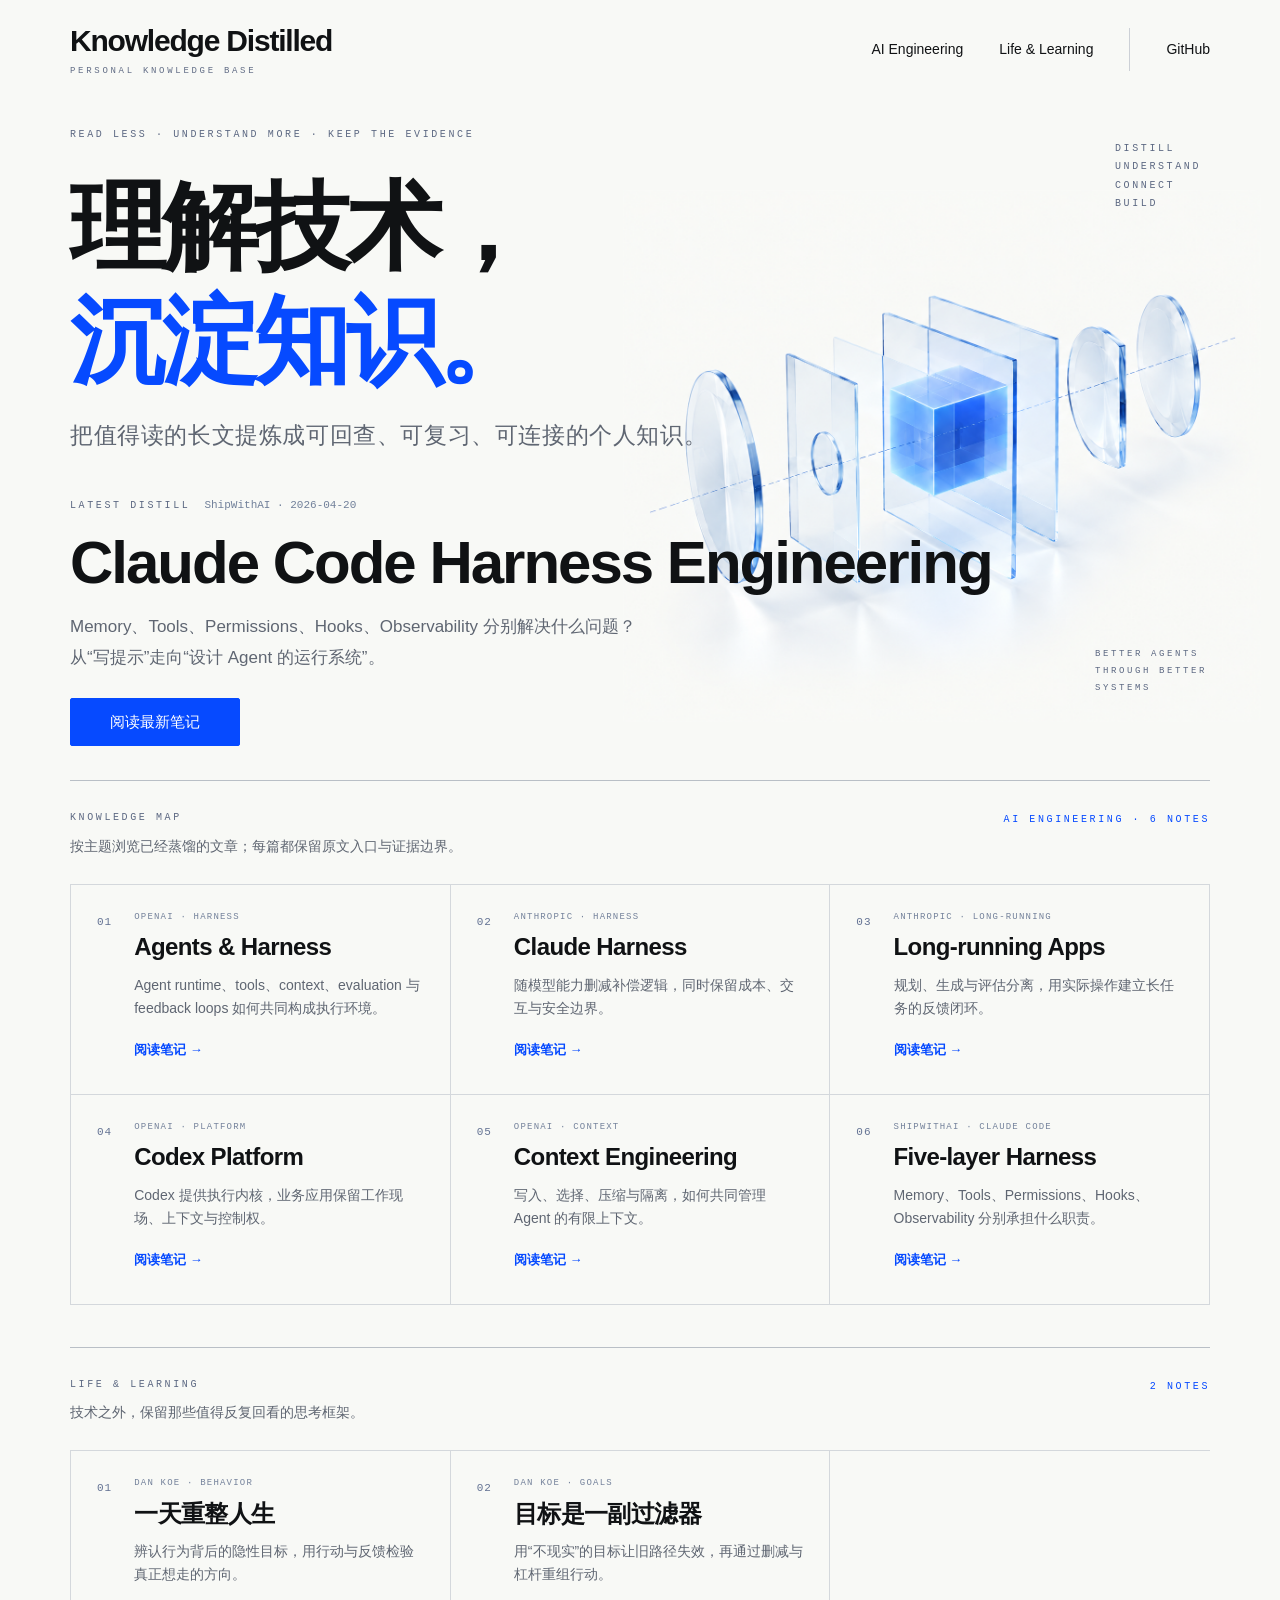
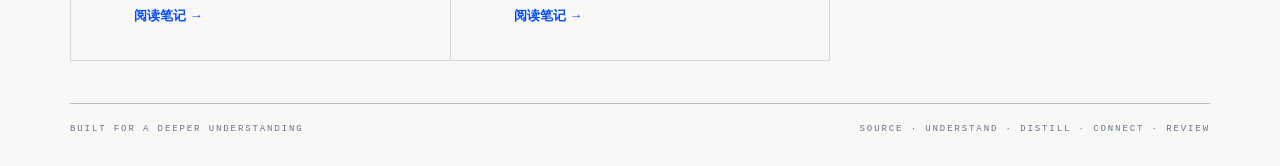
==== commit 191c21a6: "distill Dan Koe delusional goals article" ====
--- a/index.html
+++ b/index.html
@@ -49,9 +49,10 @@
         </div>
       </section>
       <section class="knowledge-map" id="life-learning" aria-labelledby="life-heading">
-        <div class="section-heading"><div><h2 class="eyebrow" id="life-heading">Life &amp; Learning</h2><p class="section-intro">技术之外，保留那些值得反复回看的思考框架。</p></div><span class="eyebrow">1 note</span></div>
-        <div class="topic-grid topic-grid-single">
+        <div class="section-heading"><div><h2 class="eyebrow" id="life-heading">Life &amp; Learning</h2><p class="section-intro">技术之外，保留那些值得反复回看的思考框架。</p></div><span class="eyebrow">2 notes</span></div>
+        <div class="topic-grid">
           <article class="topic"><span class="topic-number">01</span><div><span class="topic-meta">Dan Koe · Behavior</span><h3>一天重整人生</h3><p>辨认行为背后的隐性目标，用行动与反馈检验真正想走的方向。</p><a href="./life/behavior-change/fix-your-life-in-one-day/">阅读笔记 →</a></div></article>
+          <article class="topic"><span class="topic-number">02</span><div><span class="topic-meta">Dan Koe · Goals</span><h3>目标是一副过滤器</h3><p>用“不现实”的目标让旧路径失效，再通过删减与杠杆重组行动。</p><a href="./life/behavior-change/delusional-goals/">阅读笔记 →</a></div></article>
         </div>
       </section>
     </main>
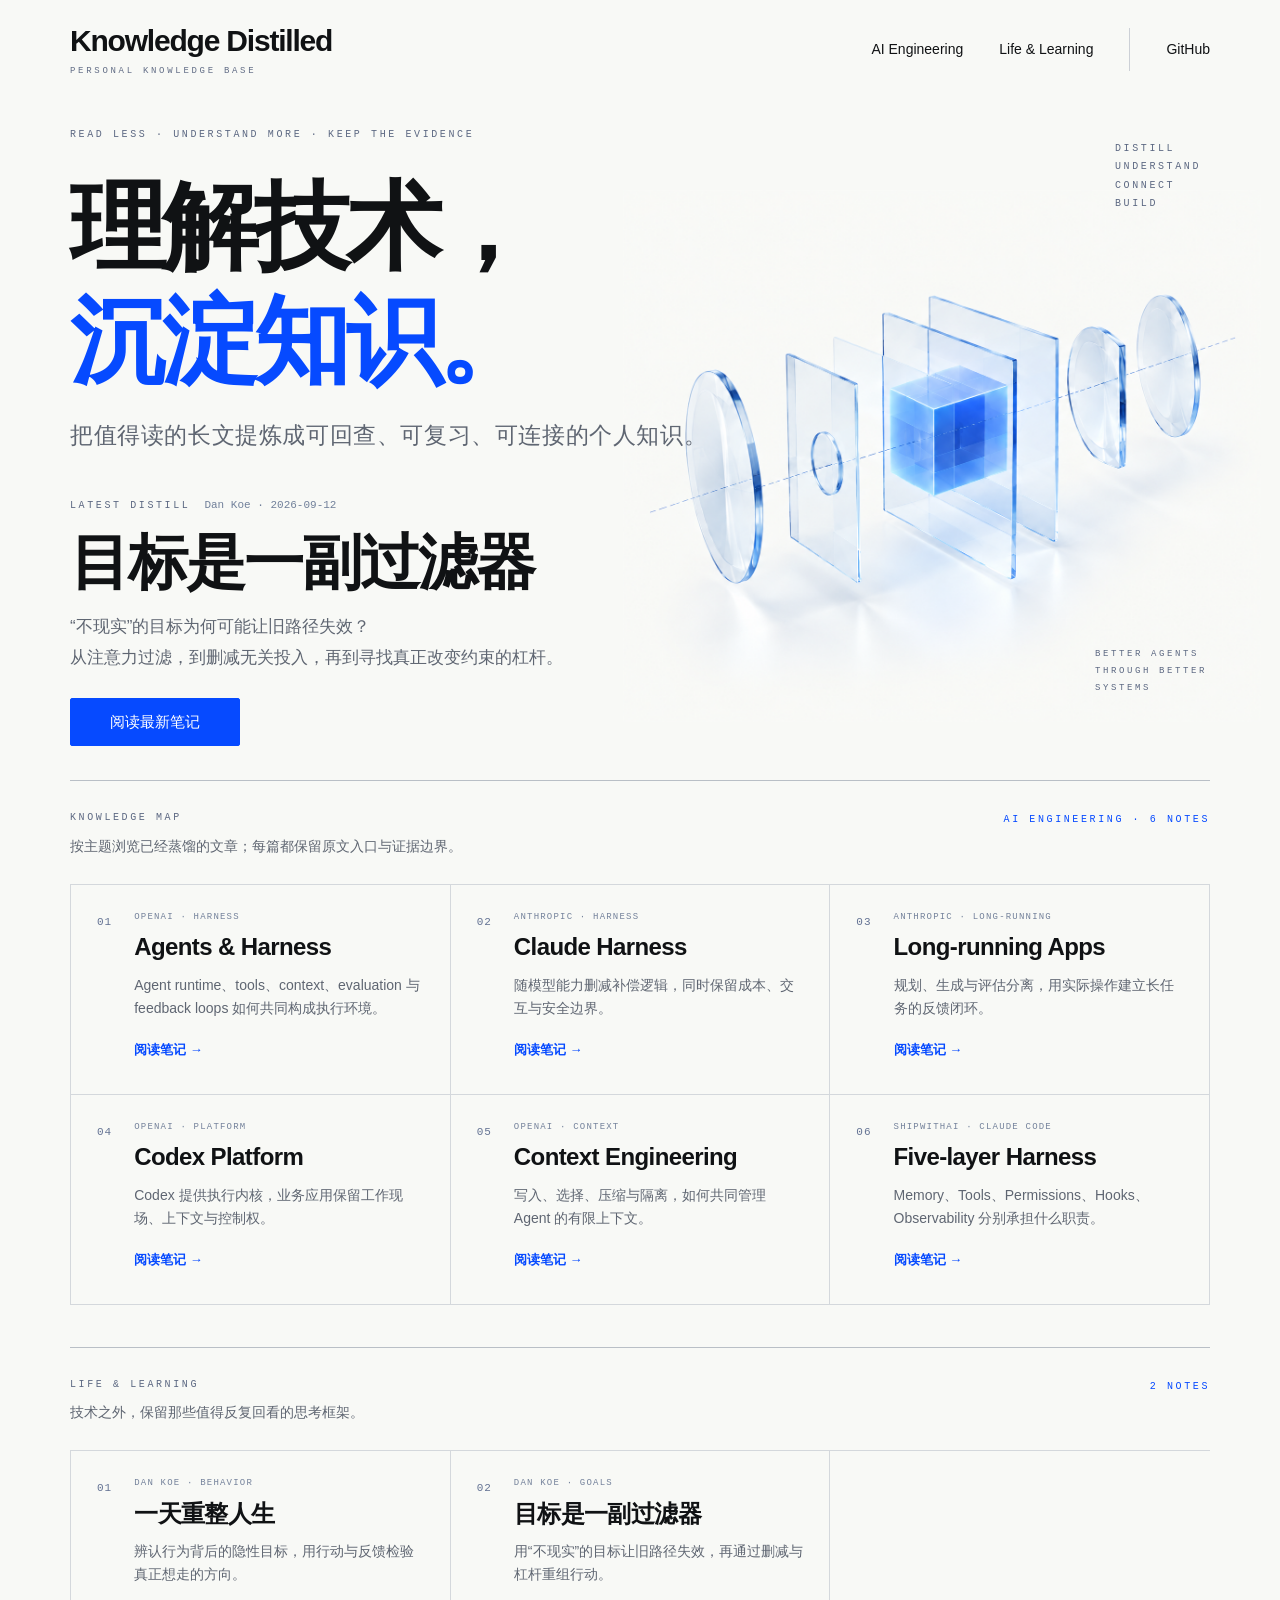
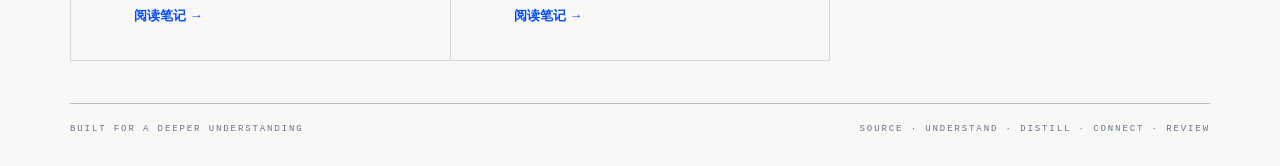
==== commit 3cc01ee1: "sync homepage for new distills" ====
--- a/index.html
+++ b/index.html
@@ -25,10 +25,10 @@
           <h1 id="hero-title">理解技术，<br><span>沉淀知识。</span></h1>
           <p class="hero-subtitle">把值得读的长文提炼成可回查、可复习、可连接的个人知识。</p>
           <article class="featured">
-            <div class="featured-meta"><span class="eyebrow">Latest Distill</span><span>ShipWithAI · 2026-04-20</span></div>
-            <h2>Claude Code Harness Engineering</h2>
-            <p>Memory、Tools、Permissions、Hooks、Observability 分别解决什么问题？<br class="desktop-break">从“写提示”走向“设计 Agent 的运行系统”。</p>
-            <a class="button" href="./ai/agents/anthropic/claude-code-harness-engineering/">阅读最新笔记</a>
+            <div class="featured-meta"><span class="eyebrow">Latest Distill</span><span>Dan Koe · 2026-09-12</span></div>
+            <h2>目标是一副过滤器</h2>
+            <p>“不现实”的目标为何可能让旧路径失效？<br class="desktop-break">从注意力过滤，到删减无关投入，再到寻找真正改变约束的杠杆。</p>
+            <a class="button" href="./life/behavior-change/delusional-goals/">阅读最新笔记</a>
           </article>
         </div>
         <figure class="hero-art">
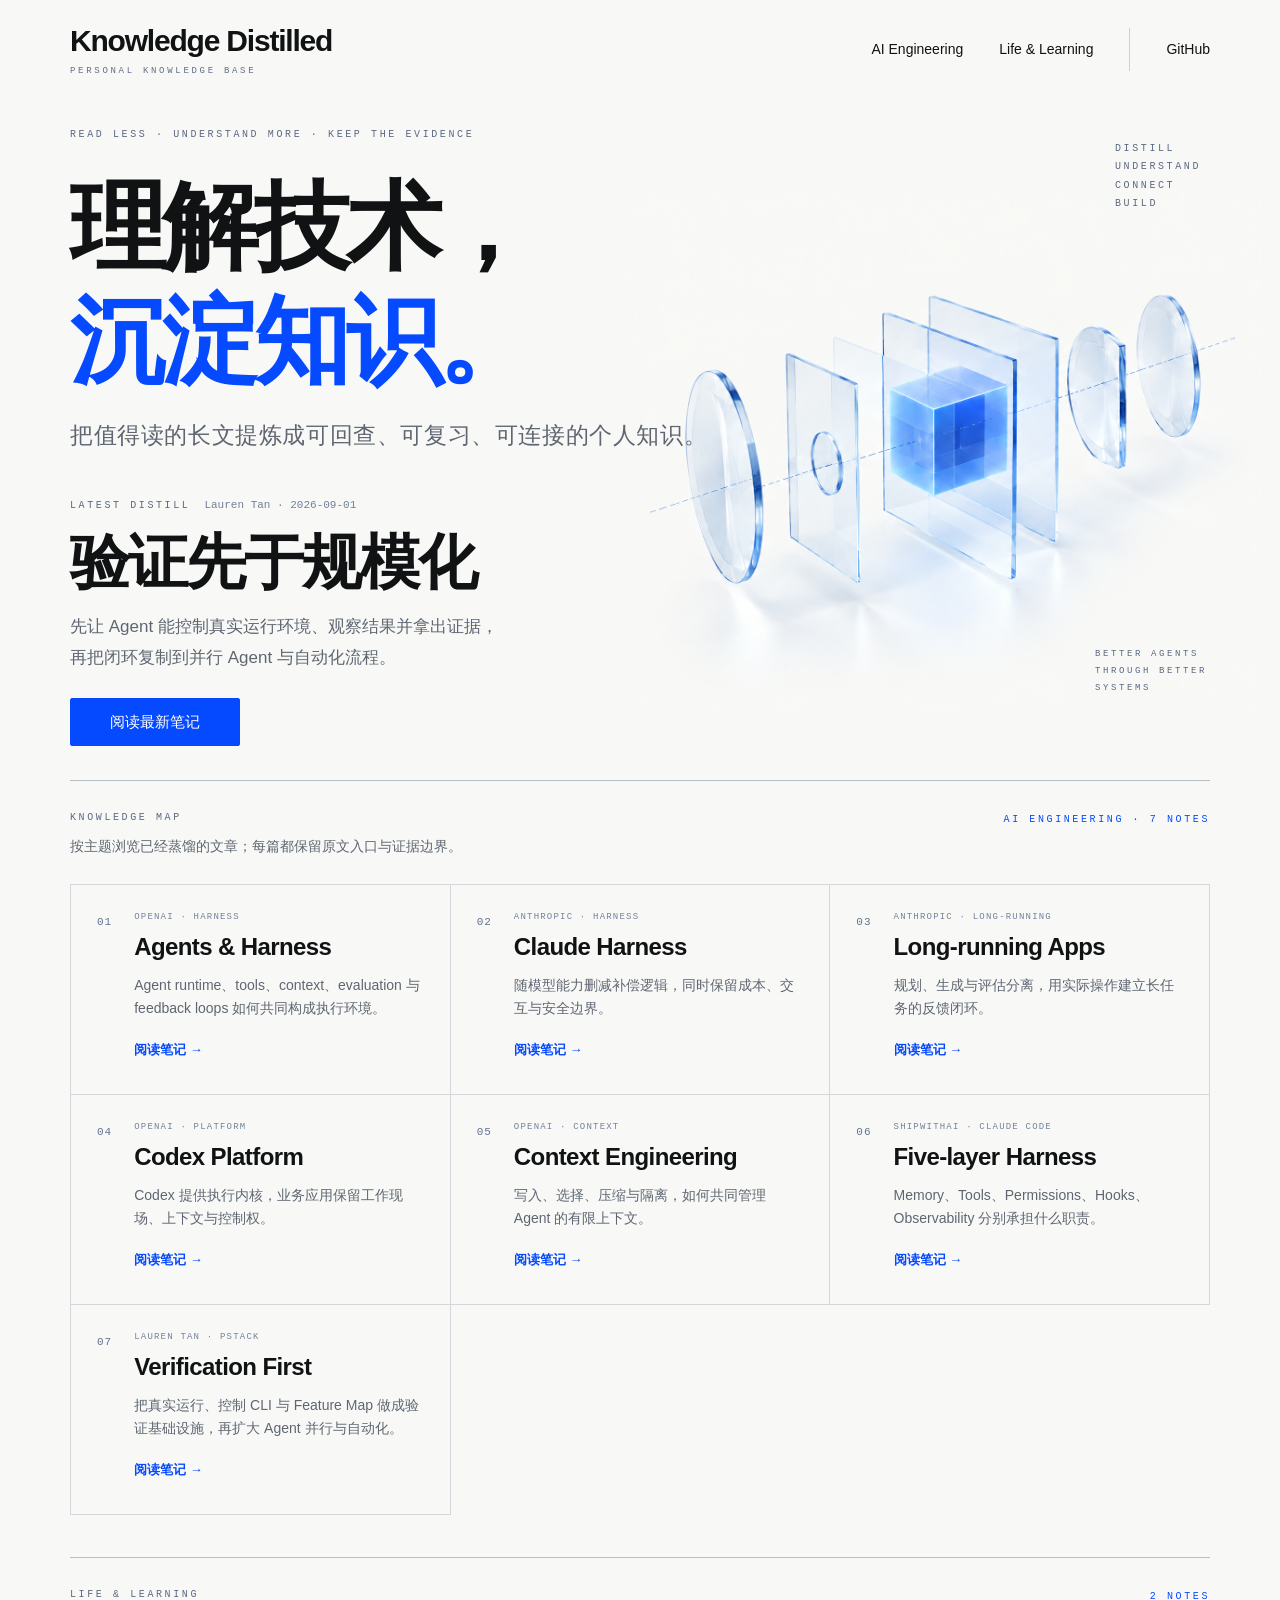
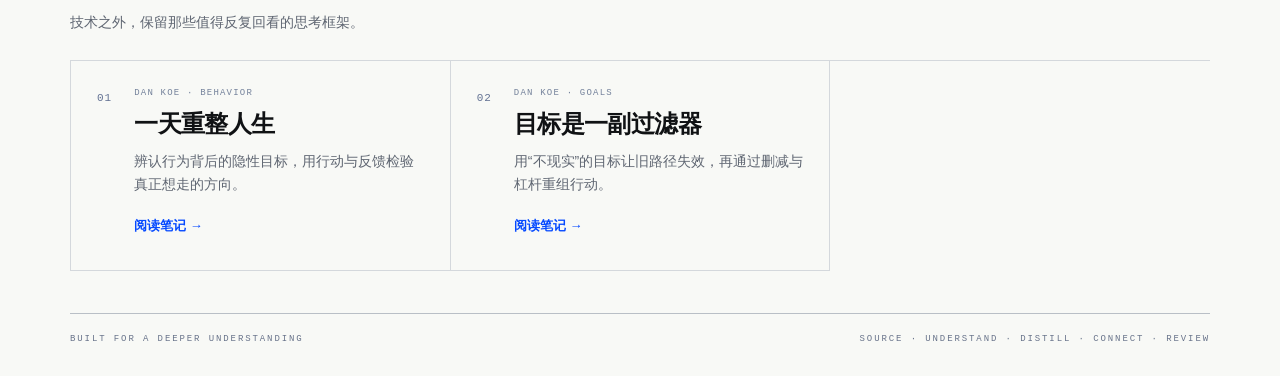
==== commit 3856ead3: "knowledge: add pstack verification distill" ====
--- a/index.html
+++ b/index.html
@@ -25,10 +25,10 @@
           <h1 id="hero-title">理解技术，<br><span>沉淀知识。</span></h1>
           <p class="hero-subtitle">把值得读的长文提炼成可回查、可复习、可连接的个人知识。</p>
           <article class="featured">
-            <div class="featured-meta"><span class="eyebrow">Latest Distill</span><span>Dan Koe · 2026-09-12</span></div>
-            <h2>目标是一副过滤器</h2>
-            <p>“不现实”的目标为何可能让旧路径失效？<br class="desktop-break">从注意力过滤，到删减无关投入，再到寻找真正改变约束的杠杆。</p>
-            <a class="button" href="./life/behavior-change/delusional-goals/">阅读最新笔记</a>
+            <div class="featured-meta"><span class="eyebrow">Latest Distill</span><span>Lauren Tan · 2026-09-01</span></div>
+            <h2>验证先于规模化</h2>
+            <p>先让 Agent 能控制真实运行环境、观察结果并拿出证据，<br class="desktop-break">再把闭环复制到并行 Agent 与自动化流程。</p>
+            <a class="button" href="./ai/agents/poteto/pstack-verification/">阅读最新笔记</a>
           </article>
         </div>
         <figure class="hero-art">
@@ -38,7 +38,7 @@
         </figure>
       </section>
       <section class="knowledge-map" id="knowledge-map" aria-labelledby="map-heading">
-        <div class="section-heading"><div><h2 class="eyebrow" id="map-heading">Knowledge Map</h2><p class="section-intro">按主题浏览已经蒸馏的文章；每篇都保留原文入口与证据边界。</p></div><span class="eyebrow" id="category-label">AI Engineering · 6 notes</span></div>
+        <div class="section-heading"><div><h2 class="eyebrow" id="map-heading">Knowledge Map</h2><p class="section-intro">按主题浏览已经蒸馏的文章；每篇都保留原文入口与证据边界。</p></div><span class="eyebrow" id="category-label">AI Engineering · 7 notes</span></div>
         <div class="topic-grid" id="topics-ai">
           <article class="topic"><span class="topic-number">01</span><div><span class="topic-meta">OpenAI · Harness</span><h3>Agents &amp; Harness</h3><p>Agent runtime、tools、context、evaluation 与 feedback loops 如何共同构成执行环境。</p><a href="./ai/agents/openai/harness-engineering/">阅读笔记 →</a></div></article>
           <article class="topic"><span class="topic-number">02</span><div><span class="topic-meta">Anthropic · Harness</span><h3>Claude Harness</h3><p>随模型能力删减补偿逻辑，同时保留成本、交互与安全边界。</p><a href="./ai/agents/anthropic/harnessing-claudes-intelligence/">阅读笔记 →</a></div></article>
@@ -46,6 +46,7 @@
           <article class="topic"><span class="topic-number">04</span><div><span class="topic-meta">OpenAI · Platform</span><h3>Codex Platform</h3><p>Codex 提供执行内核，业务应用保留工作现场、上下文与控制权。</p><a href="./ai/agents/openai/codex-as-a-platform/">阅读笔记 →</a></div></article>
           <article class="topic"><span class="topic-number">05</span><div><span class="topic-meta">OpenAI · Context</span><h3>Context Engineering</h3><p>写入、选择、压缩与隔离，如何共同管理 Agent 的有限上下文。</p><a href="./ai/agents/openai/context-engineering-codex-cli/">阅读笔记 →</a></div></article>
           <article class="topic"><span class="topic-number">06</span><div><span class="topic-meta">ShipWithAI · Claude Code</span><h3>Five-layer Harness</h3><p>Memory、Tools、Permissions、Hooks、Observability 分别承担什么职责。</p><a href="./ai/agents/anthropic/claude-code-harness-engineering/">阅读笔记 →</a></div></article>
+          <article class="topic"><span class="topic-number">07</span><div><span class="topic-meta">Lauren Tan · pstack</span><h3>Verification First</h3><p>把真实运行、控制 CLI 与 Feature Map 做成验证基础设施，再扩大 Agent 并行与自动化。</p><a href="./ai/agents/poteto/pstack-verification/">阅读笔记 →</a></div></article>
         </div>
       </section>
       <section class="knowledge-map" id="life-learning" aria-labelledby="life-heading">
